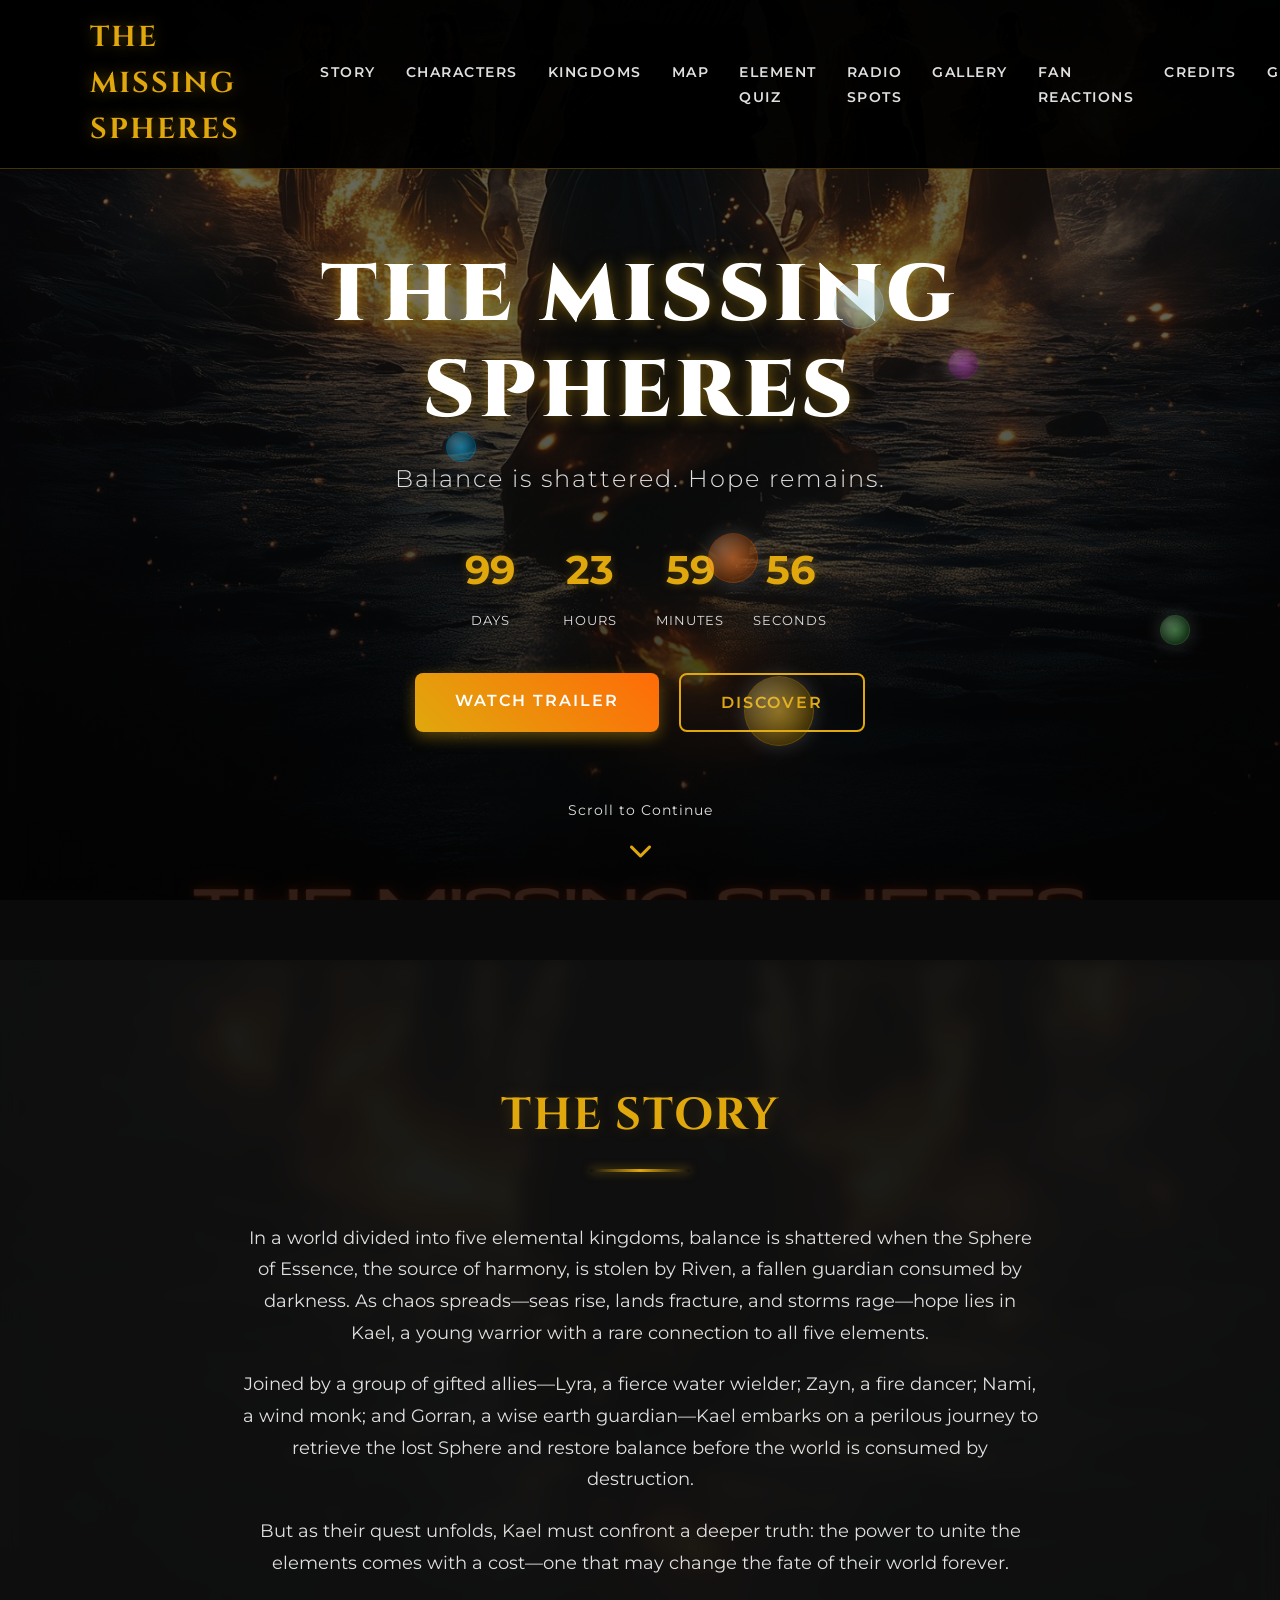
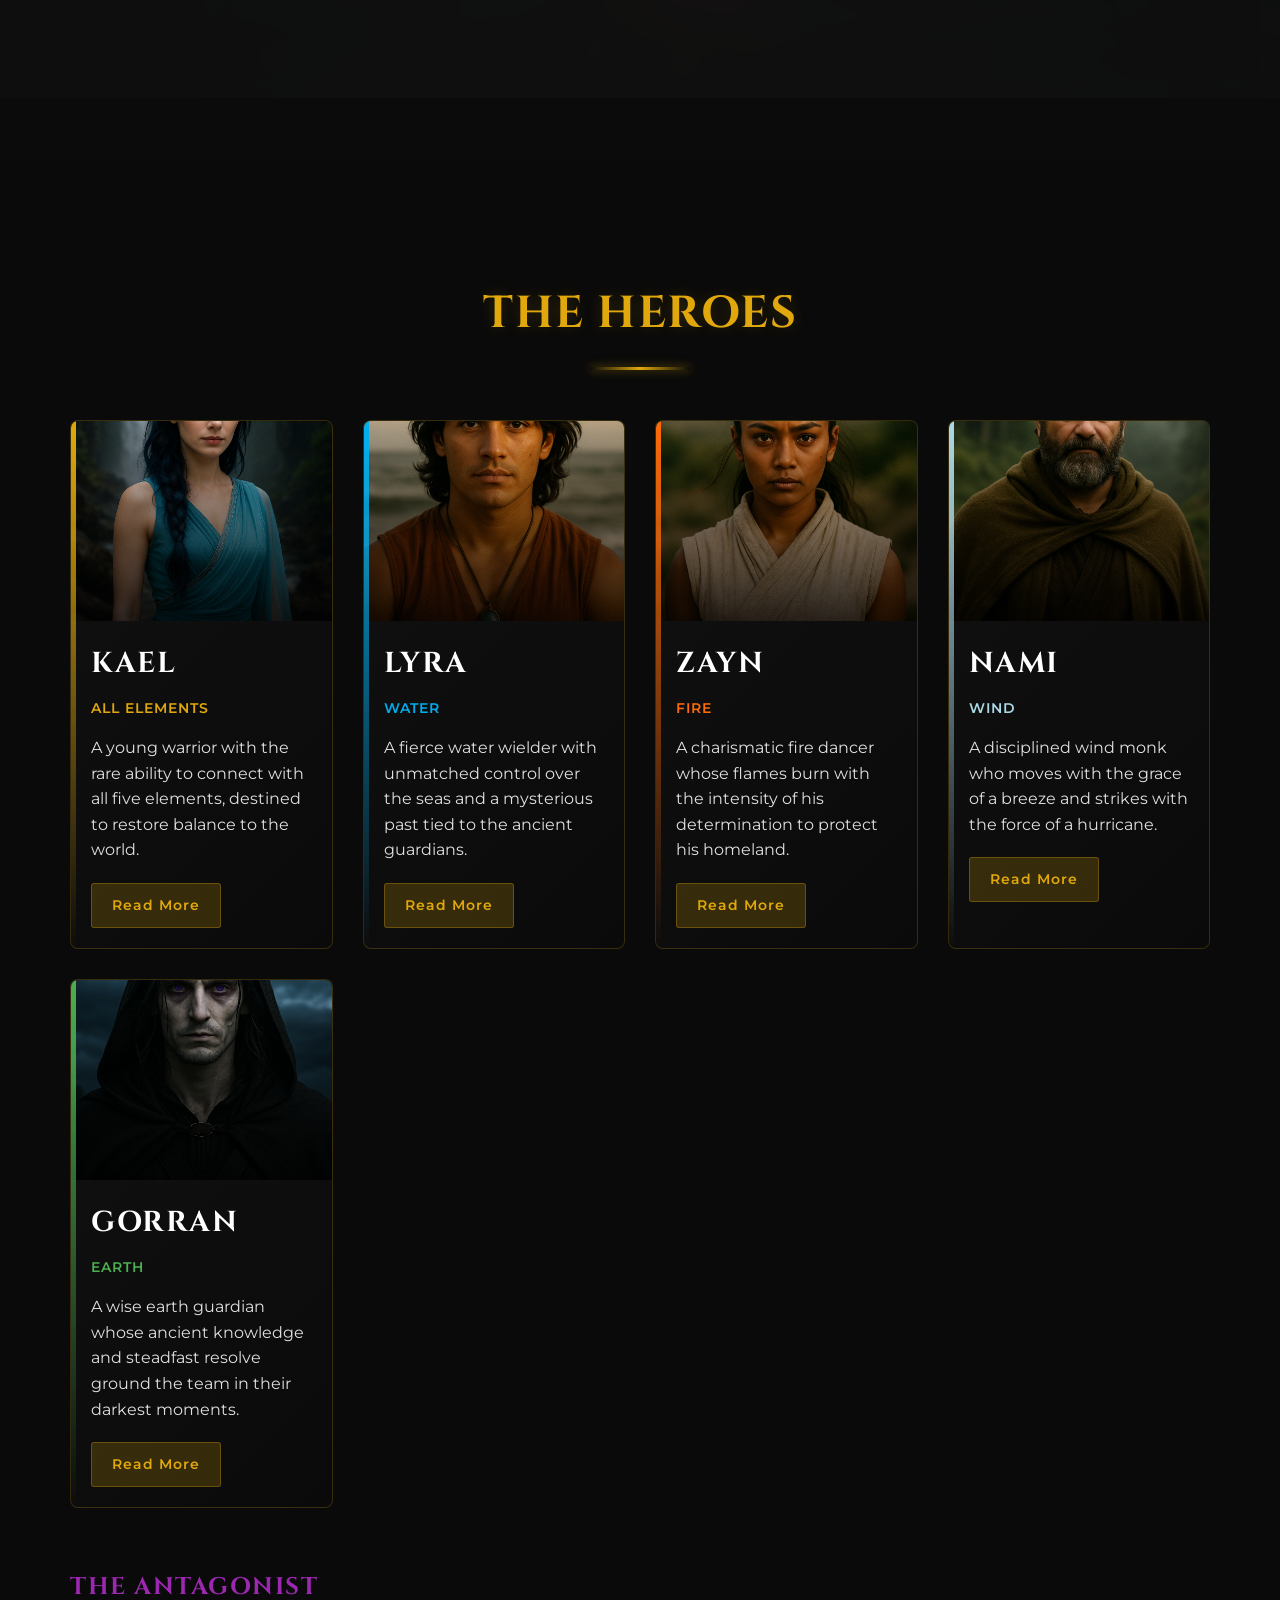
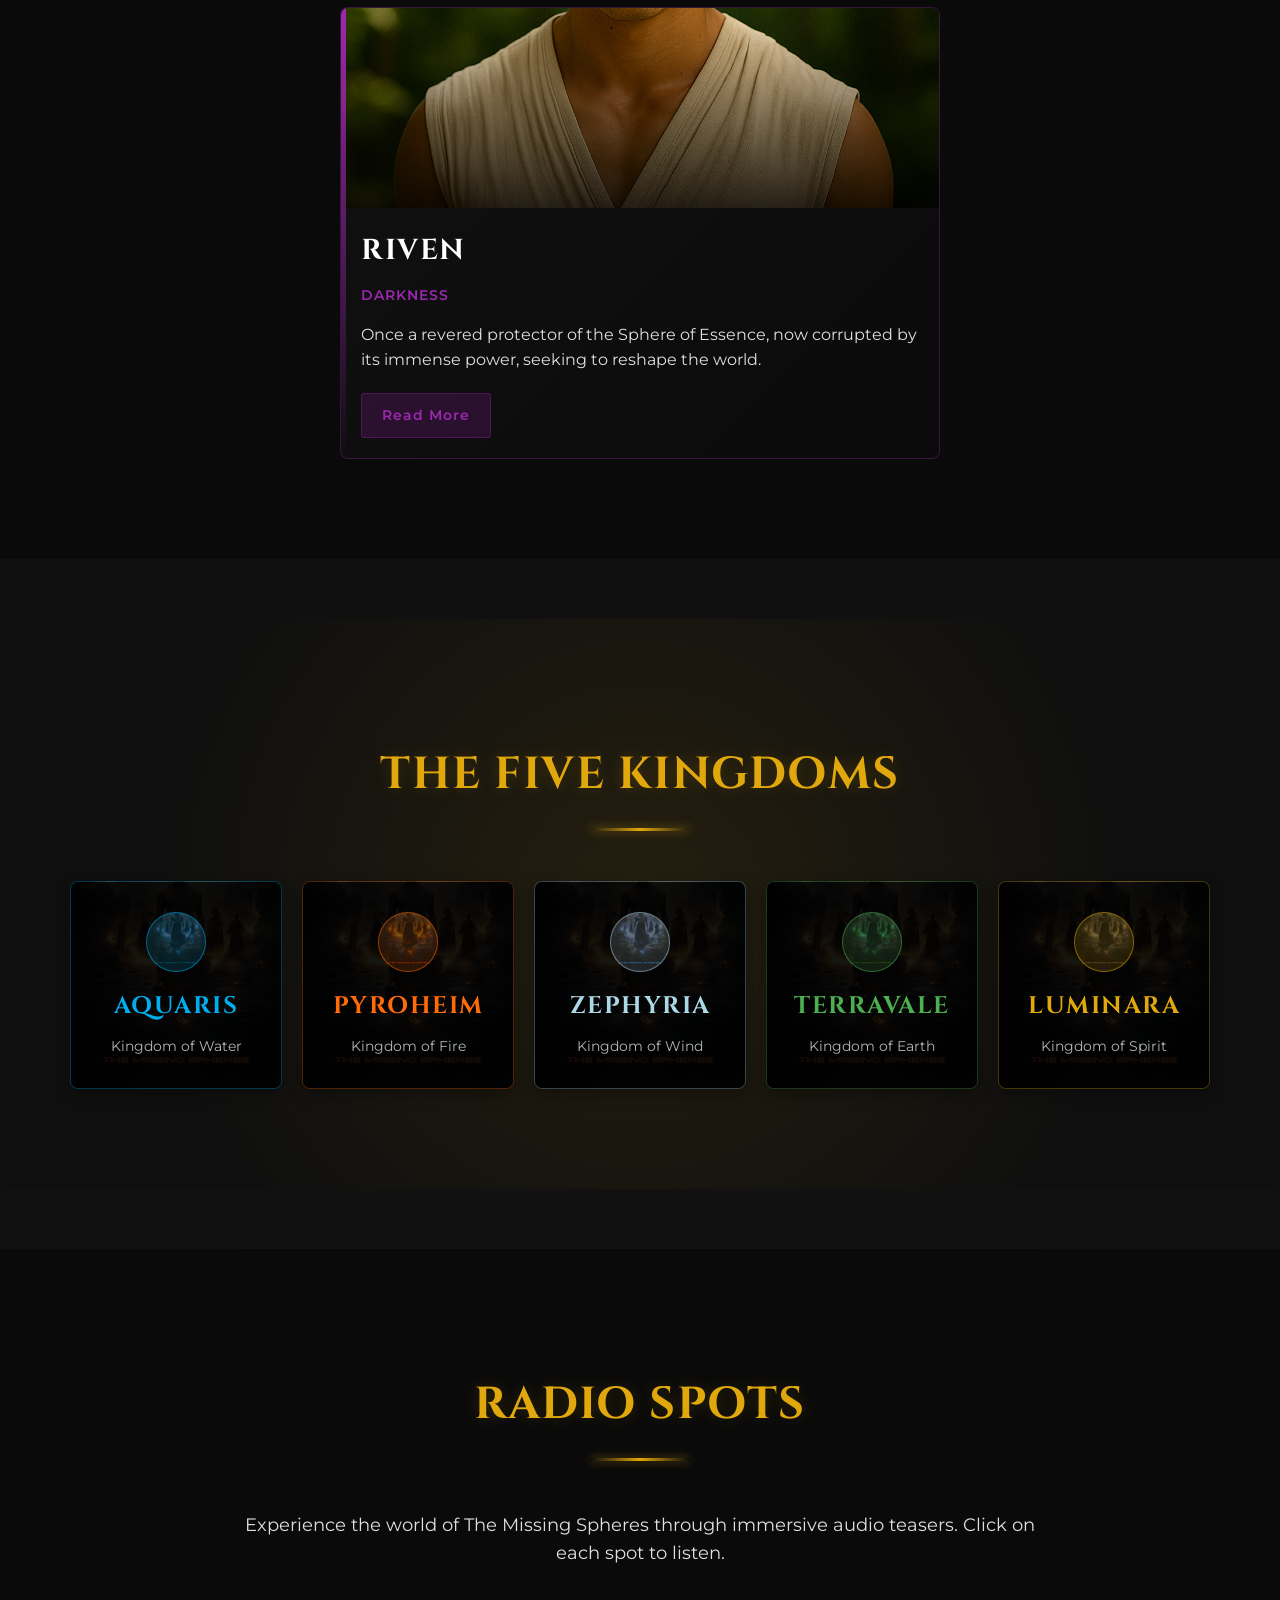
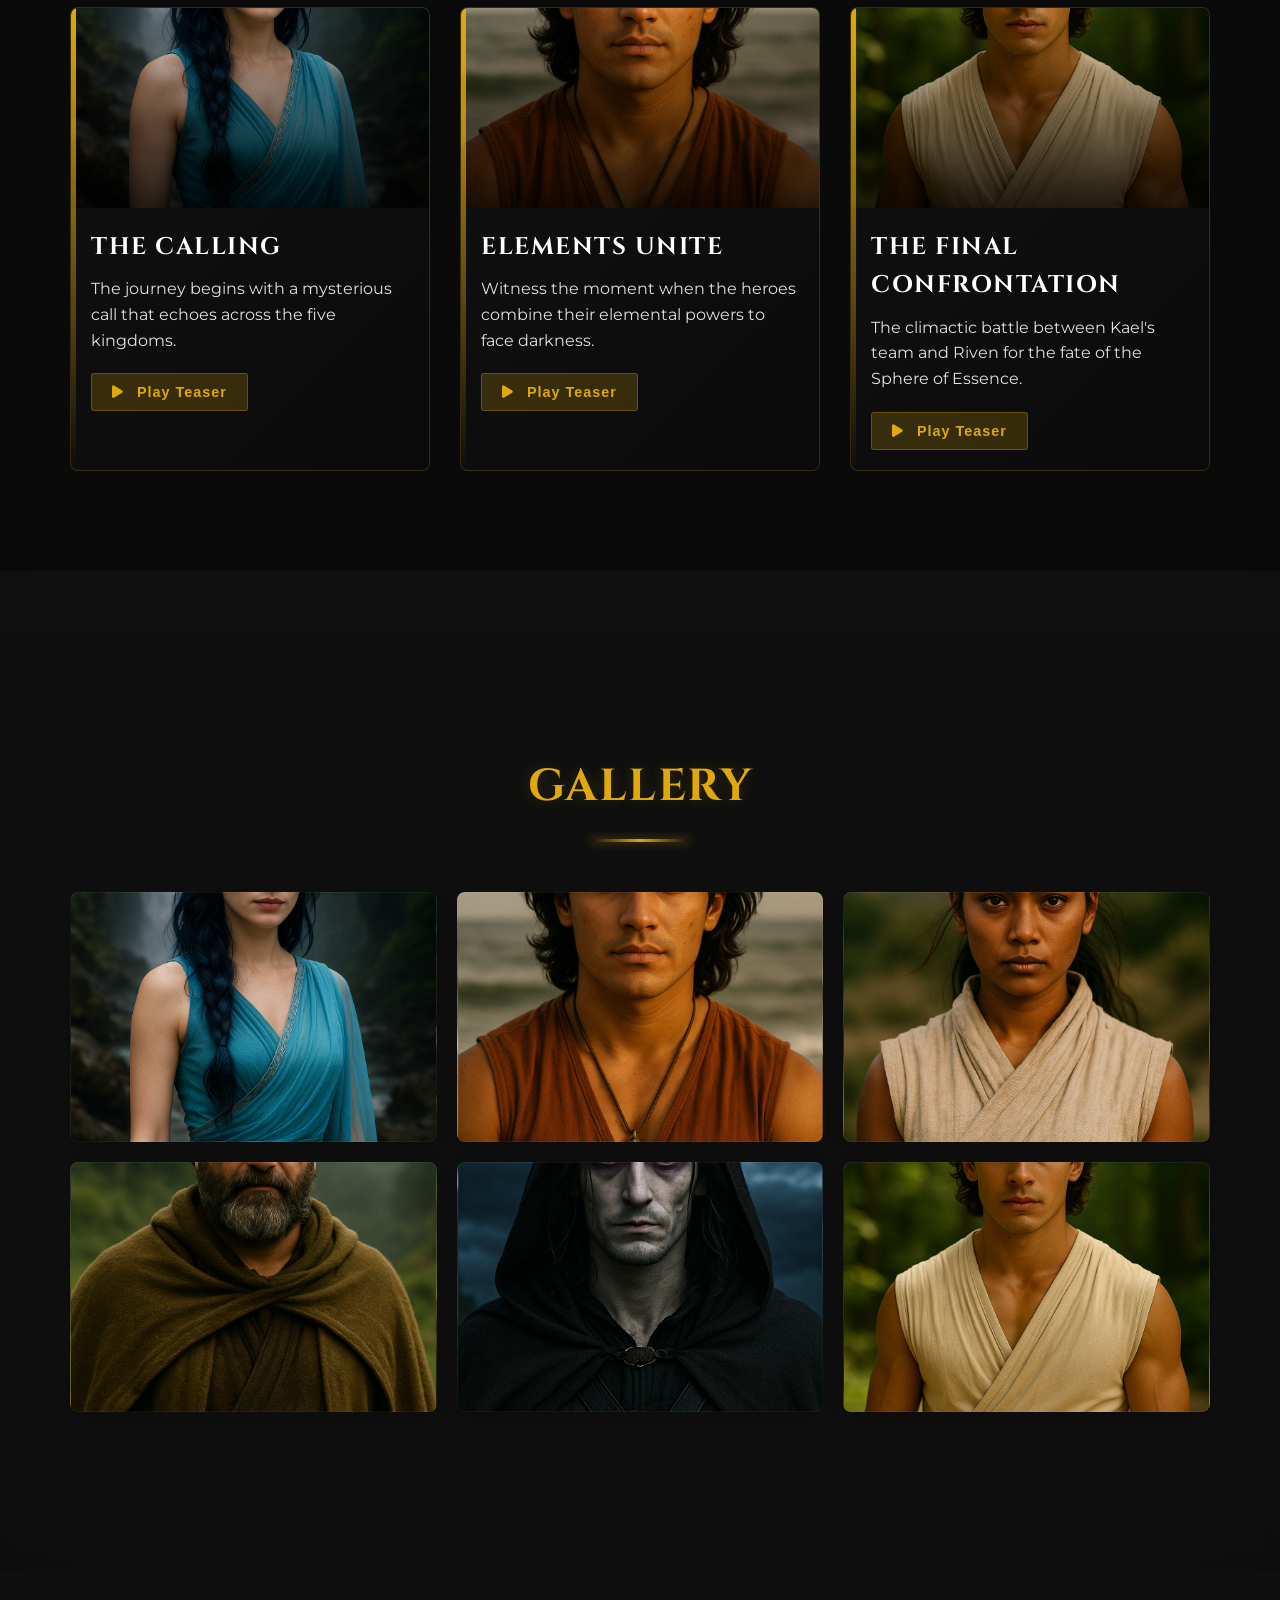
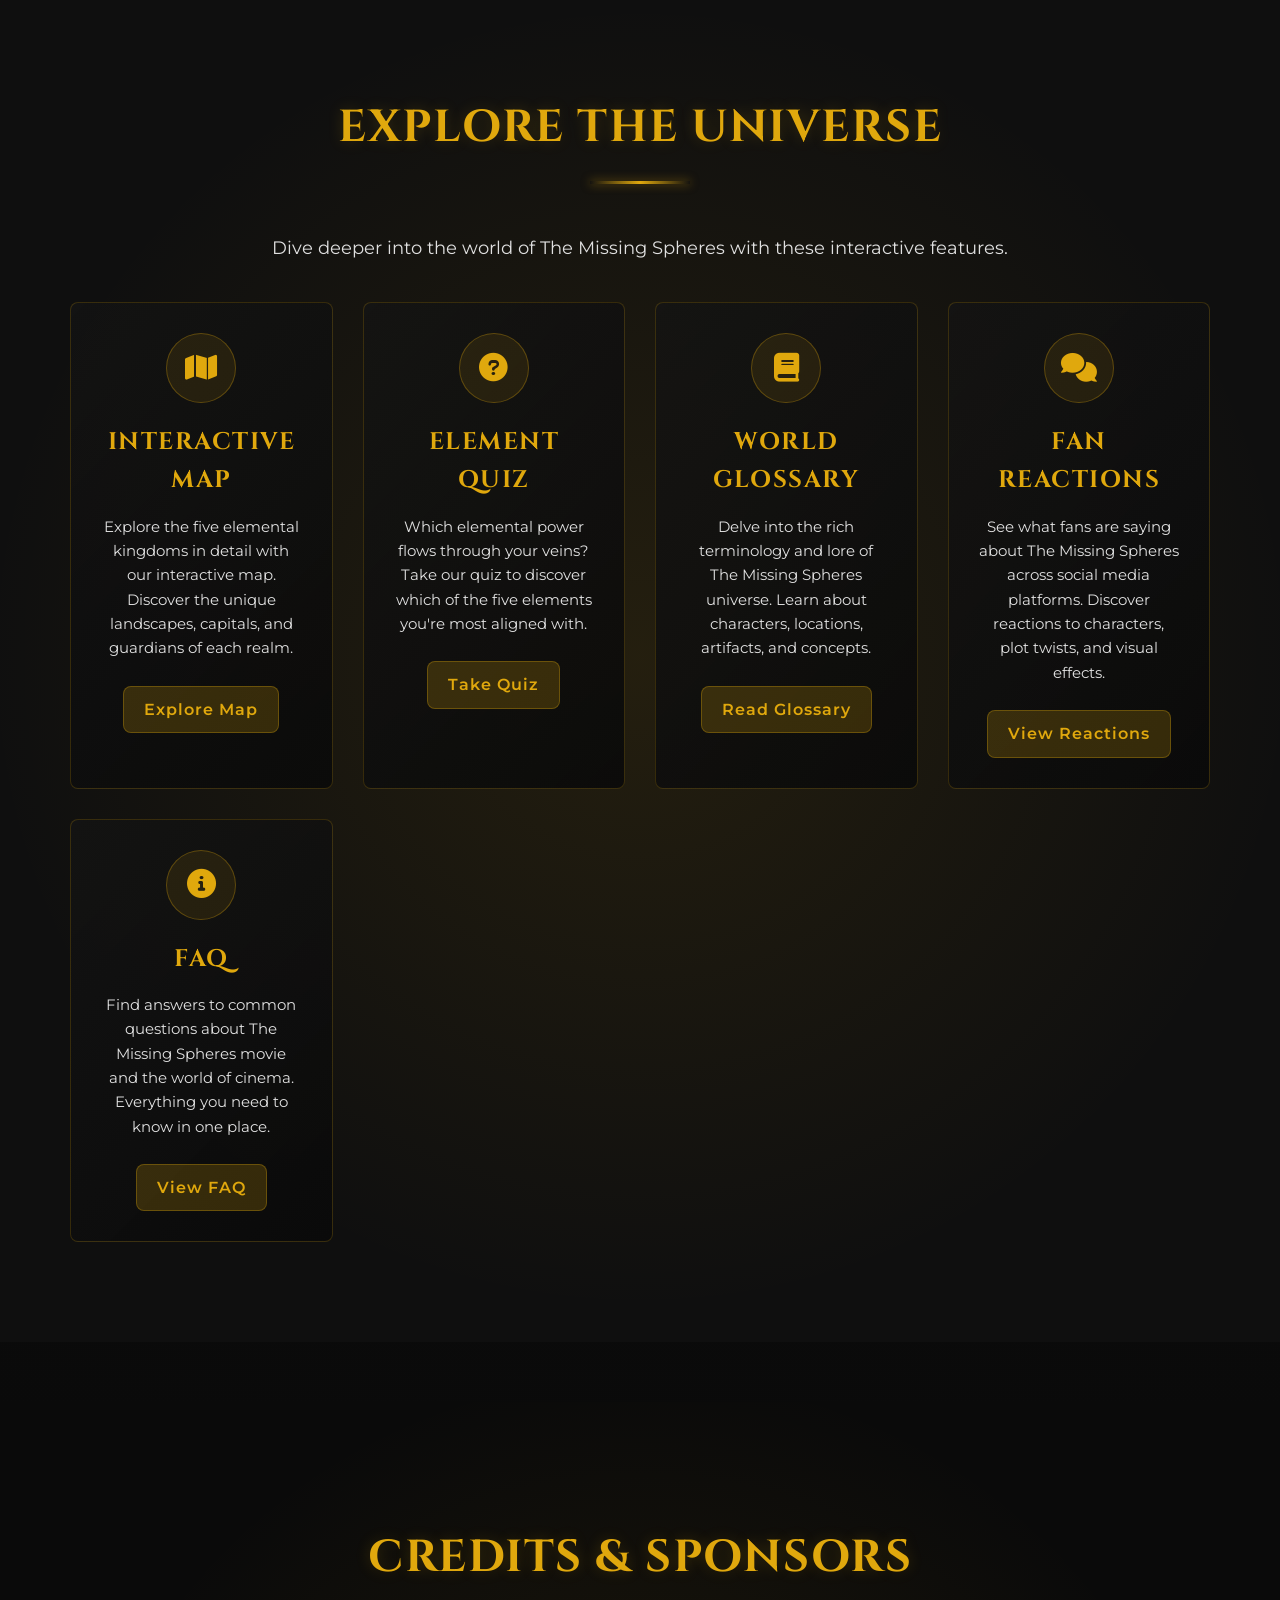
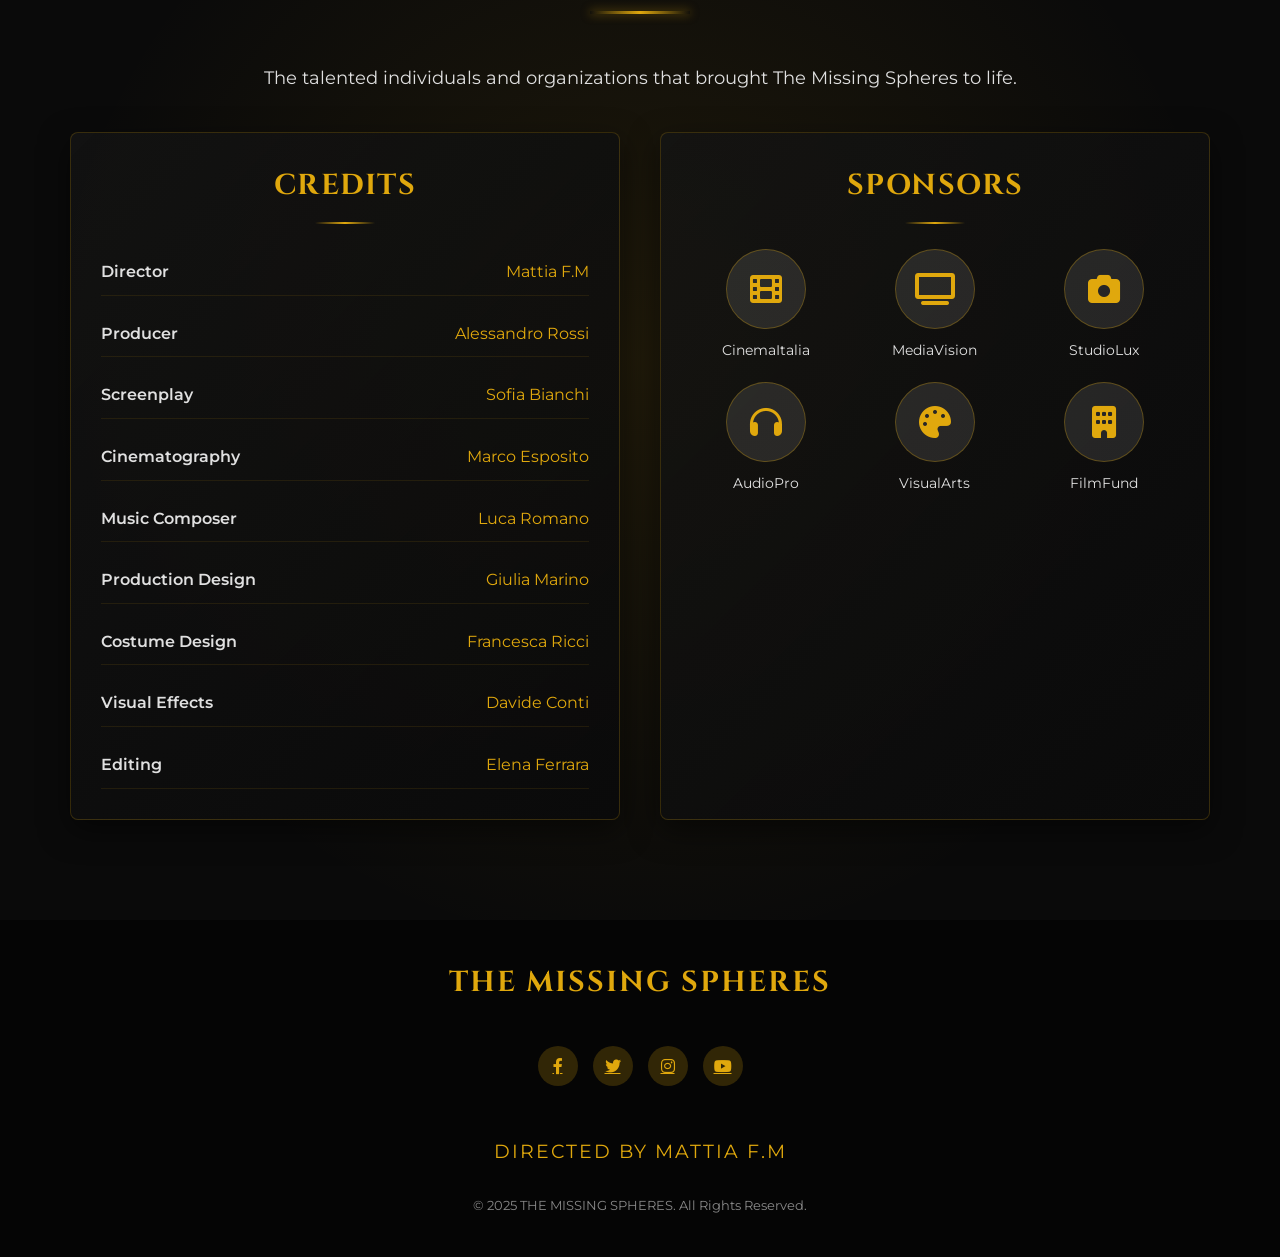
==== index.html @ 244528e7 "Initial commit" ====
<!DOCTYPE html>
<html lang="en">
<head>
    <meta charset="UTF-8">
    <meta name="viewport" content="width=device-width, initial-scale=1.0">
    <title>THE MISSING SPHERES | Official Movie Site</title>
    <link rel="preconnect" href="https://fonts.googleapis.com">
    <link rel="preconnect" href="https://fonts.gstatic.com" crossorigin>
    <link href="https://fonts.googleapis.com/css2?family=Cinzel:wght@400;700;900&family=Montserrat:wght@300;400;600&display=swap" rel="stylesheet">
    <link rel="stylesheet" href="https://cdnjs.cloudflare.com/ajax/libs/font-awesome/6.0.0/css/all.min.css">
    <link rel="stylesheet" href="styles.css">
</head>
<body>
    <!-- Floating Spheres -->
    <div class="floating-spheres-container">
        <div class="floating-sphere" data-size="small" data-color="water"></div>
        <div class="floating-sphere" data-size="medium" data-color="fire"></div>
        <div class="floating-sphere" data-size="large" data-color="spirit"></div>
        <div class="floating-sphere" data-size="small" data-color="earth"></div>
        <div class="floating-sphere" data-size="medium" data-color="air"></div>
        <div class="floating-sphere" data-size="small" data-color="darkness"></div>
    </div>
    
    <!-- Preloader -->
    <div class="preloader" id="preloader">
        <div class="loader">
            <div class="sphere-loader"></div>
            <p>Loading Experience</p>
        </div>
    </div>

    <!-- Navigation -->
    <nav class="main-nav">
        <div class="container">
            <div class="nav-content">
                <div class="logo">THE MISSING SPHERES</div>
                <ul class="nav-links">
                    <li><a href="#story" class="nav-link">Story</a></li>
                    <li><a href="#characters" class="nav-link">Characters</a></li>
                    <li><a href="#kingdoms" class="nav-link">Kingdoms</a></li>
                    <li><a href="features/map.html" class="nav-link">Map</a></li>
                    <li><a href="features/quiz.html" class="nav-link">Element Quiz</a></li>
                    <li><a href="#radio-spots" class="nav-link">Radio Spots</a></li>
                    <li><a href="#gallery" class="nav-link">Gallery</a></li>
                    <li><a href="social-reactions.html" class="nav-link">Fan Reactions</a></li>
                    <li><a href="#credits-sponsors" class="nav-link">Credits</a></li>
                    <li><a href="features/glossary.html" class="nav-link">Glossary</a></li>
                    <li><a href="features/faq.html" class="nav-link">FAQ</a></li>
                </ul>
                <div class="nav-toggle">
                    <span></span>
                    <span></span>
                    <span></span>
                </div>
            </div>
        </div>
    </nav>
    
    <!-- Hero Section -->
    <header class="hero" id="home">
        <div class="hero-bg" style="background-image: url('3.png')"></div>
        <div class="hero-content">
            <h1 class="main-title">THE MISSING SPHERES</h1>
            <p class="tagline">Balance is shattered. Hope remains.</p>
            
            <!-- Countdown Timer -->
            <div class="countdown-timer">
                <div class="countdown-item">
                    <span class="countdown-number" id="countdown-days">00</span>
                    <span class="countdown-label">Days</span>
                </div>
                <div class="countdown-item">
                    <span class="countdown-number" id="countdown-hours">00</span>
                    <span class="countdown-label">Hours</span>
                </div>
                <div class="countdown-item">
                    <span class="countdown-number" id="countdown-minutes">00</span>
                    <span class="countdown-label">Minutes</span>
                </div>
                <div class="countdown-item">
                    <span class="countdown-number" id="countdown-seconds">00</span>
                    <span class="countdown-label">Seconds</span>
                </div>
            </div>
            
            <div class="cta-buttons">
                <a href="#" class="btn pulse" id="trailer-btn">WATCH TRAILER</a>
                <a href="#story" class="btn btn-secondary">DISCOVER</a>
            </div>
        </div>
        
        <!-- Scroll Indicator -->
        <div class="scroll-indicator">
            <p>Scroll to Continue</p>
            <div class="scroll-arrow">
                <i class="fas fa-chevron-down"></i>
            </div>
        </div>
    </header>

    <!-- Story Section -->
    <section class="synopsis" id="story">
        <div class="container">
            <h2 class="section-title reveal">THE STORY</h2>
            <div class="synopsis-content">
                <p class="reveal">In a world divided into five elemental kingdoms, balance is shattered when the Sphere of Essence, the source of harmony, is stolen by Riven, a fallen guardian consumed by darkness. As chaos spreads—seas rise, lands fracture, and storms rage—hope lies in Kael, a young warrior with a rare connection to all five elements.</p>
                <p class="reveal">Joined by a group of gifted allies—Lyra, a fierce water wielder; Zayn, a fire dancer; Nami, a wind monk; and Gorran, a wise earth guardian—Kael embarks on a perilous journey to retrieve the lost Sphere and restore balance before the world is consumed by destruction.</p>
                <p class="reveal">But as their quest unfolds, Kael must confront a deeper truth: the power to unite the elements comes with a cost—one that may change the fate of their world forever.</p>
            </div>
        </div>
    </section>

    <!-- Characters Section -->
    <section class="characters" id="characters">
        <div class="container">
            <h2 class="section-title reveal">THE HEROES</h2>
            <div class="character-grid">
                <div class="character reveal" data-element="all">
                    <div class="character-image" style="background-image: url('FOTO PERSONAGGI/ChatGPT Image Apr 15, 2025, 11_27_57 PM.png')"></div>
                    <div class="character-info">
                        <h3>KAEL</h3>
                        <p class="character-element">All Elements</p>
                        <p>A young warrior with the rare ability to connect with all five elements, destined to restore balance to the world.</p>
                        <a href="characters/kael.html" class="character-btn">Read More</a>
                    </div>
                </div>
                <div class="character reveal" data-element="water">
                    <div class="character-image" style="background-image: url('FOTO PERSONAGGI/ChatGPT Image Apr 15, 2025, 11_27_59 PM.png')"></div>
                    <div class="character-info">
                        <h3>LYRA</h3>
                        <p class="character-element">Water</p>
                        <p>A fierce water wielder with unmatched control over the seas and a mysterious past tied to the ancient guardians.</p>
                        <a href="characters/lyra.html" class="character-btn">Read More</a>
                    </div>
                </div>
                <div class="character reveal" data-element="fire">
                    <div class="character-image" style="background-image: url('FOTO PERSONAGGI/ChatGPT Image Apr 15, 2025, 11_29_14 PM.png')"></div>
                    <div class="character-info">
                        <h3>ZAYN</h3>
                        <p class="character-element">Fire</p>
                        <p>A charismatic fire dancer whose flames burn with the intensity of his determination to protect his homeland.</p>
                        <a href="characters/zayn.html" class="character-btn">Read More</a>
                    </div>
                </div>
                <div class="character reveal" data-element="air">
                    <div class="character-image" style="background-image: url('FOTO PERSONAGGI/ChatGPT Image Apr 15, 2025, 11_29_18 PM.png')"></div>
                    <div class="character-info">
                        <h3>NAMI</h3>
                        <p class="character-element">Wind</p>
                        <p>A disciplined wind monk who moves with the grace of a breeze and strikes with the force of a hurricane.</p>
                        <a href="characters/nami.html" class="character-btn">Read More</a>
                    </div>
                </div>
                <div class="character reveal" data-element="earth">
                    <div class="character-image" style="background-image: url('FOTO PERSONAGGI/ChatGPT Image Apr 15, 2025, 11_29_20 PM.png')"></div>
                    <div class="character-info">
                        <h3>GORRAN</h3>
                        <p class="character-element">Earth</p>
                        <p>A wise earth guardian whose ancient knowledge and steadfast resolve ground the team in their darkest moments.</p>
                        <a href="characters/gorran.html" class="character-btn">Read More</a>
                    </div>
                </div>
            </div>
            
            <h2 class="villain-title reveal">THE ANTAGONIST</h2>
            <div class="villain-container">
                <div class="character villain reveal" data-element="darkness">
                    <div class="character-image" style="background-image: url('FOTO PERSONAGGI/ChatGPT Image Apr 15, 2025, 11_29_25 PM.png')"></div>
                    <div class="character-info">
                        <h3>RIVEN</h3>
                        <p class="character-element">Darkness</p>
                        <p>Once a revered protector of the Sphere of Essence, now corrupted by its immense power, seeking to reshape the world.</p>
                        <a href="characters/riven.html" class="character-btn villain-btn">Read More</a>
                    </div>
                </div>
            </div>
        </div>
    </section>

    <!-- Kingdoms Section -->
    <section class="elements" id="kingdoms">
        <div class="container">
            <h2 class="section-title reveal">THE FIVE KINGDOMS</h2>
            <div class="elements-grid">
                <div class="element-card water reveal">
                    <div class="element-icon"></div>
                    <h3>AQUARIS</h3>
                    <p>Kingdom of Water</p>
                    <div class="element-overlay">
                        <p>A realm of vast oceans and floating cities, where the people have adapted to life both above and below the waves.</p>
                    </div>
                </div>
                <div class="element-card fire reveal">
                    <div class="element-icon"></div>
                    <h3>PYROHEIM</h3>
                    <p>Kingdom of Fire</p>
                    <div class="element-overlay">
                        <p>A land of volcanic mountains and eternal flames, where the inhabitants harness heat for creation and power.</p>
                    </div>
                </div>
                <div class="element-card air reveal">
                    <div class="element-icon"></div>
                    <h3>ZEPHYRIA</h3>
                    <p>Kingdom of Wind</p>
                    <div class="element-overlay">
                        <p>A domain of floating islands and cloud cities, where the people have mastered the art of flight and weather manipulation.</p>
                    </div>
                </div>
                <div class="element-card earth reveal">
                    <div class="element-icon"></div>
                    <h3>TERRAVALE</h3>
                    <p>Kingdom of Earth</p>
                    <div class="element-overlay">
                        <p>A territory of lush forests and crystal caves, where the inhabitants live in harmony with the land and its creatures.</p>
                    </div>
                </div>
                <div class="element-card spirit reveal">
                    <div class="element-icon"></div>
                    <h3>LUMINARA</h3>
                    <p>Kingdom of Spirit</p>
                    <div class="element-overlay">
                        <p>A mystical realm where the physical and spiritual worlds intersect, home to the keepers of ancient wisdom and cosmic energy.</p>
                    </div>
                </div>
            </div>
        </div>
    </section>

    <!-- Radio Spots Section -->
    <section class="radio-spots" id="radio-spots">
        <div class="container">
            <h2 class="section-title reveal">RADIO SPOTS</h2>
            <p class="section-intro reveal">Experience the world of The Missing Spheres through immersive audio teasers. Click on each spot to listen.</p>
            
            <div class="radio-spots-grid">
                <!-- Radio Spot 1 -->
                <div class="radio-spot reveal" data-spot="spot1">
                    <div class="radio-spot-image" style="background-image: url('FOTO PERSONAGGI/ChatGPT Image Apr 15, 2025, 11_27_57 PM.png')"></div>
                    <div class="radio-spot-info">
                        <h3>THE CALLING</h3>
                        <p>The journey begins with a mysterious call that echoes across the five kingdoms.</p>
                        <button class="radio-spot-btn">
                            <i class="fas fa-play"></i> Play Teaser
                        </button>
                    </div>
                </div>
                
                <!-- Radio Spot 2 -->
                <div class="radio-spot reveal" data-spot="spot2">
                    <div class="radio-spot-image" style="background-image: url('FOTO PERSONAGGI/ChatGPT Image Apr 15, 2025, 11_27_59 PM.png')"></div>
                    <div class="radio-spot-info">
                        <h3>ELEMENTS UNITE</h3>
                        <p>Witness the moment when the heroes combine their elemental powers to face darkness.</p>
                        <button class="radio-spot-btn">
                            <i class="fas fa-play"></i> Play Teaser
                        </button>
                    </div>
                </div>
                
                <!-- Radio Spot 3 -->
                <div class="radio-spot reveal" data-spot="spot3">
                    <div class="radio-spot-image" style="background-image: url('FOTO PERSONAGGI/ChatGPT Image Apr 15, 2025, 11_29_25 PM.png')"></div>
                    <div class="radio-spot-info">
                        <h3>THE FINAL CONFRONTATION</h3>
                        <p>The climactic battle between Kael's team and Riven for the fate of the Sphere of Essence.</p>
                        <button class="radio-spot-btn">
                            <i class="fas fa-play"></i> Play Teaser
                        </button>
                    </div>
                </div>
            </div>
        </div>
    </section>

    <!-- Gallery Section -->
    <section class="gallery" id="gallery">
        <div class="container">
            <h2 class="section-title reveal">GALLERY</h2>
            <div class="gallery-grid">
                <div class="gallery-item reveal" style="background-image: url('FOTO PERSONAGGI/ChatGPT Image Apr 15, 2025, 11_27_57 PM.png')"></div>
                <div class="gallery-item reveal" style="background-image: url('FOTO PERSONAGGI/ChatGPT Image Apr 15, 2025, 11_27_59 PM.png')"></div>
                <div class="gallery-item reveal" style="background-image: url('FOTO PERSONAGGI/ChatGPT Image Apr 15, 2025, 11_29_14 PM.png')"></div>
                <div class="gallery-item reveal" style="background-image: url('FOTO PERSONAGGI/ChatGPT Image Apr 15, 2025, 11_29_18 PM.png')"></div>
                <div class="gallery-item reveal" style="background-image: url('FOTO PERSONAGGI/ChatGPT Image Apr 15, 2025, 11_29_20 PM.png')"></div>
                <div class="gallery-item reveal" style="background-image: url('FOTO PERSONAGGI/ChatGPT Image Apr 15, 2025, 11_29_25 PM.png')"></div>
            </div>
        </div>
    </section>
    
    <!-- Features Highlight Section -->
    <section class="features-highlight" id="features">
        <div class="container">
            <h2 class="section-title reveal">EXPLORE THE UNIVERSE</h2>
            <p class="section-intro reveal">Dive deeper into the world of The Missing Spheres with these interactive features.</p>
            
            <div class="features-grid">
                <div class="feature-card reveal">
                    <div class="feature-icon"><i class="fas fa-map"></i></div>
                    <h3>INTERACTIVE MAP</h3>
                    <p>Explore the five elemental kingdoms in detail with our interactive map. Discover the unique landscapes, capitals, and guardians of each realm.</p>
                    <a href="features/map.html" class="feature-btn">Explore Map</a>
                </div>
                
                <div class="feature-card reveal">
                    <div class="feature-icon"><i class="fas fa-question-circle"></i></div>
                    <h3>ELEMENT QUIZ</h3>
                    <p>Which elemental power flows through your veins? Take our quiz to discover which of the five elements you're most aligned with.</p>
                    <a href="features/quiz.html" class="feature-btn">Take Quiz</a>
                </div>
                
                <div class="feature-card reveal">
                    <div class="feature-icon"><i class="fas fa-book"></i></div>
                    <h3>WORLD GLOSSARY</h3>
                    <p>Delve into the rich terminology and lore of The Missing Spheres universe. Learn about characters, locations, artifacts, and concepts.</p>
                    <a href="features/glossary.html" class="feature-btn">Read Glossary</a>
                </div>
                
                <div class="feature-card reveal">
                    <div class="feature-icon"><i class="fas fa-comments"></i></div>
                    <h3>FAN REACTIONS</h3>
                    <p>See what fans are saying about The Missing Spheres across social media platforms. Discover reactions to characters, plot twists, and visual effects.</p>
                    <a href="social-reactions.html" class="feature-btn">View Reactions</a>
                </div>
                
                <div class="feature-card reveal">
                    <div class="feature-icon"><i class="fas fa-info-circle"></i></div>
                    <h3>FAQ</h3>
                    <p>Find answers to common questions about The Missing Spheres movie and the world of cinema. Everything you need to know in one place.</p>
                    <a href="features/faq.html" class="feature-btn">View FAQ</a>
                </div>
            </div>
        </div>
    </section>
    
    <!-- Credits & Sponsors Section -->
    <section class="credits-sponsors" id="credits-sponsors">
        <div class="container">
            <h2 class="section-title reveal">CREDITS & SPONSORS</h2>
            <p class="section-intro reveal">The talented individuals and organizations that brought The Missing Spheres to life.</p>
            
            <div class="credits-sponsors-grid">
                <!-- Credits Column -->
                <div class="credits-column reveal">
                    <h3>CREDITS</h3>
                    <div class="credits-list">
                        <div class="credit-item">
                            <span class="credit-role">Director</span>
                            <span class="credit-name">Mattia F.M</span>
                        </div>
                        <div class="credit-item">
                            <span class="credit-role">Producer</span>
                            <span class="credit-name">Alessandro Rossi</span>
                        </div>
                        <div class="credit-item">
                            <span class="credit-role">Screenplay</span>
                            <span class="credit-name">Sofia Bianchi</span>
                        </div>
                        <div class="credit-item">
                            <span class="credit-role">Cinematography</span>
                            <span class="credit-name">Marco Esposito</span>
                        </div>
                        <div class="credit-item">
                            <span class="credit-role">Music Composer</span>
                            <span class="credit-name">Luca Romano</span>
                        </div>
                        <div class="credit-item">
                            <span class="credit-role">Production Design</span>
                            <span class="credit-name">Giulia Marino</span>
                        </div>
                        <div class="credit-item">
                            <span class="credit-role">Costume Design</span>
                            <span class="credit-name">Francesca Ricci</span>
                        </div>
                        <div class="credit-item">
                            <span class="credit-role">Visual Effects</span>
                            <span class="credit-name">Davide Conti</span>
                        </div>
                        <div class="credit-item">
                            <span class="credit-role">Editing</span>
                            <span class="credit-name">Elena Ferrara</span>
                        </div>
                    </div>
                </div>
                
                <!-- Sponsors Column -->
                <div class="sponsors-column reveal">
                    <h3>SPONSORS</h3>
                    <div class="sponsors-grid">
                        <div class="sponsor-item">
                            <div class="sponsor-logo">
                                <i class="fas fa-film"></i>
                            </div>
                            <p class="sponsor-name">CinemaItalia</p>
                        </div>
                        <div class="sponsor-item">
                            <div class="sponsor-logo">
                                <i class="fas fa-tv"></i>
                            </div>
                            <p class="sponsor-name">MediaVision</p>
                        </div>
                        <div class="sponsor-item">
                            <div class="sponsor-logo">
                                <i class="fas fa-camera"></i>
                            </div>
                            <p class="sponsor-name">StudioLux</p>
                        </div>
                        <div class="sponsor-item">
                            <div class="sponsor-logo">
                                <i class="fas fa-headphones"></i>
                            </div>
                            <p class="sponsor-name">AudioPro</p>
                        </div>
                        <div class="sponsor-item">
                            <div class="sponsor-logo">
                                <i class="fas fa-palette"></i>
                            </div>
                            <p class="sponsor-name">VisualArts</p>
                        </div>
                        <div class="sponsor-item">
                            <div class="sponsor-logo">
                                <i class="fas fa-building"></i>
                            </div>
                            <p class="sponsor-name">FilmFund</p>
                        </div>
                    </div>
                </div>
            </div>
        </div>
    </section>

    <!-- Footer -->
    <footer>
        <div class="container">
            <div class="footer-content">
                <div class="footer-logo">THE MISSING SPHERES</div>
                <div class="social-links">
                    <a href="#" class="social-link"><i class="fab fa-facebook-f"></i></a>
                    <a href="#" class="social-link"><i class="fab fa-twitter"></i></a>
                    <a href="#" class="social-link"><i class="fab fa-instagram"></i></a>
                    <a href="#" class="social-link"><i class="fab fa-youtube"></i></a>
                </div>
                <p class="directed-by">DIRECTED BY MATTIA F.M</p>
                <p class="copyright">&copy; 2025 THE MISSING SPHERES. All Rights Reserved.</p>
            </div>
        </div>
    </footer>

    <!-- Back to Top Button -->
    <a href="#home" class="back-to-top">
        <i class="fas fa-arrow-up"></i>
    </a>

    <!-- Trailer Modal -->
    <div class="modal" id="trailer-modal">
        <div class="modal-content">
            <span class="close-modal">&times;</span>
            <h2>Official Trailer</h2>
            <div class="video-container">
                <video id="trailer-video" controls poster="3.png">
                    <source src="Video/Mattia Fiacco Mazzini.mp4" type="video/mp4">
                    Your browser does not support the video tag.
                </video>
            </div>
        </div>
    </div>


    <!-- Radio Spot Modal -->
    <div class="modal" id="radio-spot-modal">
        <div class="modal-content">
            <span class="close-modal">&times;</span>
            <h2 id="radio-spot-title">Radio Spot Title</h2>
            <div class="audio-container">
                <div class="audio-player">
                    <div class="player-controls">
                        <button id="play-pause-btn" class="play-pause-btn">
                            <i class="fas fa-play"></i>
                        </button>
                        <div class="progress-container">
                            <div class="progress-bar">
                                <div class="progress" id="progress"></div>
                            </div>
                            <div class="time-display">
                                <span id="current-time">0:00</span> / <span id="duration">0:00</span>
                            </div>
                        </div>
                        <div class="volume-container">
                            <button id="mute-btn" class="mute-btn">
                                <i class="fas fa-volume-up"></i>
                            </button>
                            <div class="volume-slider">
                                <input type="range" id="volume" min="0" max="1" step="0.1" value="1">
                            </div>
                        </div>
                    </div>
                    <audio id="audio-player" preload="metadata"></audio>
                </div>
                <div class="audio-info">
                    <p id="audio-description"></p>
                </div>
            </div>
        </div>
    </div>

    <script>
        // Immediately hide preloader when page is loaded
        window.addEventListener('load', function() {
            document.getElementById('preloader').style.display = 'none';
        });

        // Backup timeout to hide preloader after 1.5 seconds if load event doesn't fire
        setTimeout(function() {
            document.getElementById('preloader').style.display = 'none';
        }, 1500);

        document.addEventListener('DOMContentLoaded', function() {
            // Floating Spheres
            const spheres = document.querySelectorAll('.floating-sphere');
            const spheresContainer = document.querySelector('.floating-spheres-container');
            
            // Initialize sphere positions randomly
            spheres.forEach(sphere => {
                // Random position within the viewport
                const randomX = Math.random() * (window.innerWidth - 100);
                const randomY = Math.random() * (window.innerHeight - 100);
                
                // Set initial position
                sphere.style.left = `${randomX}px`;
                sphere.style.top = `${randomY}px`;
                
                // Add subtle floating animation with random duration
                const duration = 5 + Math.random() * 10; // Between 5-15s
                sphere.style.animation = `float ${duration}s ease-in-out infinite alternate`;
                
                // Add random delay to make movement more natural
                sphere.style.animationDelay = `${Math.random() * 5}s`;
            });
            
            // Create keyframes for floating animation
            const floatKeyframes = `
                @keyframes float {
                    0% { transform: translate(0, 0) rotate(0deg); }
                    25% { transform: translate(10px, 15px) rotate(5deg); }
                    50% { transform: translate(-5px, 10px) rotate(-5deg); }
                    75% { transform: translate(-15px, -10px) rotate(3deg); }
                    100% { transform: translate(10px, -15px) rotate(-3deg); }
                }
            `;
            
            // Add keyframes to document
            const styleSheet = document.createElement('style');
            styleSheet.textContent = floatKeyframes;
            document.head.appendChild(styleSheet);
            
            // Mouse move event to make spheres avoid cursor
            document.addEventListener('mousemove', function(e) {
                const mouseX = e.clientX;
                const mouseY = e.clientY;
                
                spheres.forEach(sphere => {
                    const sphereRect = sphere.getBoundingClientRect();
                    const sphereX = sphereRect.left + sphereRect.width / 2;
                    const sphereY = sphereRect.top + sphereRect.height / 2;
                    
                    // Calculate distance between cursor and sphere
                    const dx = mouseX - sphereX;
                    const dy = mouseY - sphereY;
                    const distance = Math.sqrt(dx * dx + dy * dy);
                    
                    // Only react if cursor is close enough (within 150px)
                    if (distance < 150) {
                        // Calculate repulsion force (stronger when closer)
                        const force = 1 - distance / 150;
                        
                        // Calculate repulsion direction (away from cursor)
                        const angle = Math.atan2(dy, dx);
                        const repulsionX = -Math.cos(angle) * force * 50;
                        const repulsionY = -Math.sin(angle) * force * 50;
                        
                        // Apply repulsion
                        sphere.style.transform = `translate(${repulsionX}px, ${repulsionY}px)`;
                    } else {
                        // Reset transform when cursor is far away
                        sphere.style.transform = '';
                    }
                });
            });
            
            // Mobile Navigation Toggle
            const navToggle = document.querySelector('.nav-toggle');
            const navLinks = document.querySelector('.nav-links');
            
            navToggle.addEventListener('click', function() {
                navLinks.classList.toggle('active');
                navToggle.classList.toggle('active');
            });

            // Smooth Scrolling
            document.querySelectorAll('a[href^="#"]').forEach(anchor => {
                anchor.addEventListener('click', function(e) {
                    e.preventDefault();
                    
                    const targetId = this.getAttribute('href');
                    if (targetId === '#') return;
                    
                    const targetElement = document.querySelector(targetId);
                    if (targetElement) {
                        window.scrollTo({
                            top: targetElement.offsetTop,
                            behavior: 'smooth'
                        });
                        
                        // Close mobile menu if open
                        navLinks.classList.remove('active');
                        navToggle.classList.remove('active');
                    }
                });
            });

            // Reveal Elements on Scroll
            const revealElements = document.querySelectorAll('.reveal');
            
            function checkReveal() {
                for (let i = 0; i < revealElements.length; i++) {
                    const windowHeight = window.innerHeight;
                    const elementTop = revealElements[i].getBoundingClientRect().top;
                    const elementVisible = 150;
                    
                    if (elementTop < windowHeight - elementVisible) {
                        revealElements[i].classList.add('active');
                    }
                }
            }
            
            window.addEventListener('scroll', checkReveal);
            checkReveal(); // Check on load

            // Back to Top Button
            const backToTopButton = document.querySelector('.back-to-top');
            
            window.addEventListener('scroll', function() {
                if (window.pageYOffset > 300) {
                    backToTopButton.classList.add('visible');
                } else {
                    backToTopButton.classList.remove('visible');
                }
            });

            // Countdown Timer
            const countdownDate = new Date();
            countdownDate.setDate(countdownDate.getDate() + 100); // 100 days from now

            function updateCountdown() {
                const now = new Date().getTime();
                const distance = countdownDate - now;

                const days = Math.floor(distance / (1000 * 60 * 60 * 24));
                const hours = Math.floor((distance % (1000 * 60 * 60 * 24)) / (1000 * 60 * 60));
                const minutes = Math.floor((distance % (1000 * 60 * 60)) / (1000 * 60));
                const seconds = Math.floor((distance % (1000 * 60)) / 1000);

                document.getElementById('countdown-days').textContent = days.toString().padStart(2, '0');
                document.getElementById('countdown-hours').textContent = hours.toString().padStart(2, '0');
                document.getElementById('countdown-minutes').textContent = minutes.toString().padStart(2, '0');
                document.getElementById('countdown-seconds').textContent = seconds.toString().padStart(2, '0');
            }

            setInterval(updateCountdown, 1000);
            updateCountdown();


            // Trailer Modal
            const trailerBtn = document.getElementById('trailer-btn');
            const trailerModal = document.getElementById('trailer-modal');
            const closeModal = document.querySelector('.close-modal');
            const trailerVideo = document.getElementById('trailer-video');
            
            trailerBtn.addEventListener('click', function(e) {
                e.preventDefault();
                trailerModal.classList.add('active');
                // Start playing the video when modal opens
                trailerVideo.play();
            });
            
            closeModal.addEventListener('click', function() {
                trailerModal.classList.remove('active');
                // Pause the video when modal closes
                trailerVideo.pause();
            });
            
            window.addEventListener('click', function(e) {
                if (e.target === trailerModal) {
                    trailerModal.classList.remove('active');
                    // Pause the video when modal closes
                    trailerVideo.pause();
                }
            });

            // Sticky Navigation
            const mainNav = document.querySelector('.main-nav');
            
            window.addEventListener('scroll', function() {
                if (window.pageYOffset > 100) {
                    mainNav.classList.add('sticky');
                } else {
                    mainNav.classList.remove('sticky');
                }
            });
            
            // Radio Spot Modal and Audio Player
            const radioSpotBtns = document.querySelectorAll('.radio-spot-btn');
            const radioSpotModal = document.getElementById('radio-spot-modal');
            const radioSpotTitle = document.getElementById('radio-spot-title');
            const radioModalClose = radioSpotModal.querySelector('.close-modal');
            const audioPlayer = document.getElementById('audio-player');
            const playPauseBtn = document.getElementById('play-pause-btn');
            const muteBtn = document.getElementById('mute-btn');
            const progressBar = document.getElementById('progress');
            const progressContainer = document.querySelector('.progress-bar');
            const currentTimeDisplay = document.getElementById('current-time');
            const durationDisplay = document.getElementById('duration');
            const volumeSlider = document.getElementById('volume');
            const audioDescription = document.getElementById('audio-description');
            
            // Audio file paths
            const audioFiles = {
                'spot1': 'RADIOSPOTS/ElevenLabs_2025-03-19T19_14_33_Antonio Farina - Italian PRO Talent - Audiobook, Narration_pvc_s35_sb80_se55_b_m2.mp3',
                'spot2': 'RADIOSPOTS/ElevenLabs_2025-03-19T19_34_52_Laura_pre_s50_sb75_se48_b_m2.mp3',
                'spot3': 'RADIOSPOTS/ElevenLabs_2025-03-19T19_34_52_Laura_pre_s50_sb75_se48a_b_m2.mp3'
            };
            
            // Audio descriptions
            const audioDescriptions = {
                'spot1': 'A mysterious voice calls out across the five kingdoms, setting the stage for an epic adventure that will change the fate of the world.',
                'spot2': 'The heroes combine their elemental powers in a spectacular display of unity against the growing darkness.',
                'spot3': 'The final battle between Kael\'s team and Riven reaches its climax as they fight for control of the Sphere of Essence.'
            };
            
            // Format time in minutes and seconds
            function formatTime(seconds) {
                const minutes = Math.floor(seconds / 60);
                const remainingSeconds = Math.floor(seconds % 60);
                return `${minutes}:${remainingSeconds.toString().padStart(2, '0')}`;
            }
            
            // Update progress bar and time display
            function updateProgress() {
                if (audioPlayer.duration) {
                    const percentage = (audioPlayer.currentTime / audioPlayer.duration) * 100;
                    progressBar.style.width = `${percentage}%`;
                    currentTimeDisplay.textContent = formatTime(audioPlayer.currentTime);
                    durationDisplay.textContent = formatTime(audioPlayer.duration);
                }
            }
            
            // Set up audio player event listeners
            audioPlayer.addEventListener('timeupdate', updateProgress);
            
            audioPlayer.addEventListener('loadedmetadata', function() {
                durationDisplay.textContent = formatTime(audioPlayer.duration);
            });
            
            audioPlayer.addEventListener('ended', function() {
                playPauseBtn.innerHTML = '<i class="fas fa-play"></i>';
                progressBar.style.width = '0%';
                audioPlayer.currentTime = 0;
            });
            
            // Play/Pause button functionality
            playPauseBtn.addEventListener('click', function() {
                if (audioPlayer.paused) {
                    audioPlayer.play();
                    playPauseBtn.innerHTML = '<i class="fas fa-pause"></i>';
                } else {
                    audioPlayer.pause();
                    playPauseBtn.innerHTML = '<i class="fas fa-play"></i>';
                }
            });
            
            // Click on progress bar to seek
            progressContainer.addEventListener('click', function(e) {
                const clickPosition = (e.offsetX / this.offsetWidth);
                const seekTime = clickPosition * audioPlayer.duration;
                audioPlayer.currentTime = seekTime;
            });
            
            // Volume control
            volumeSlider.addEventListener('input', function() {
                audioPlayer.volume = this.value;
                if (this.value === '0') {
                    muteBtn.innerHTML = '<i class="fas fa-volume-mute"></i>';
                } else {
                    muteBtn.innerHTML = '<i class="fas fa-volume-up"></i>';
                }
            });
            
            // Mute button
            muteBtn.addEventListener('click', function() {
                if (audioPlayer.muted) {
                    audioPlayer.muted = false;
                    muteBtn.innerHTML = '<i class="fas fa-volume-up"></i>';
                } else {
                    audioPlayer.muted = true;
                    muteBtn.innerHTML = '<i class="fas fa-volume-mute"></i>';
                }
            });
            
            // Radio spot buttons click handler
            radioSpotBtns.forEach(btn => {
                btn.addEventListener('click', function() {
                    const radioSpot = this.closest('.radio-spot');
                    const title = radioSpot.querySelector('h3').textContent;
                    const spotId = radioSpot.getAttribute('data-spot');
                    
                    // Set the title in the modal
                    radioSpotTitle.textContent = title;
                    
                    // Reset audio player
                    audioPlayer.pause();
                    playPauseBtn.innerHTML = '<i class="fas fa-play"></i>';
                    progressBar.style.width = '0%';
                    
                    // Load the appropriate audio file
                    audioPlayer.src = audioFiles[spotId];
                    
                    // Set the audio description
                    audioDescription.textContent = audioDescriptions[spotId];
                    
                    // Show the modal
                    radioSpotModal.classList.add('active');
                });
            });
            
            // Close modal and pause audio
            radioModalClose.addEventListener('click', function() {
                audioPlayer.pause();
                radioSpotModal.classList.remove('active');
            });
            
            window.addEventListener('click', function(e) {
                if (e.target === radioSpotModal) {
                    audioPlayer.pause();
                    radioSpotModal.classList.remove('active');
                }
            });
        });
    </script>
</body>
</html>
---- styles.css ----
/* Global Styles */
* {
    margin: 0;
    padding: 0;
    box-sizing: border-box;
}

/* Floating Spheres */
.floating-spheres-container {
    position: fixed;
    top: 0;
    left: 0;
    width: 100%;
    height: 100%;
    pointer-events: none;
    z-index: 2;
    overflow: hidden;
}

.floating-sphere {
    position: absolute;
    border-radius: 50%;
    opacity: 0.6;
    box-shadow: 0 0 20px rgba(255, 255, 255, 0.3);
    transition: transform 0.5s ease-out;
    pointer-events: none;
    animation: float 15s ease-in-out infinite alternate;
}

@keyframes float {
    0% { transform: translate(0, 0) rotate(0deg); }
    25% { transform: translate(10px, 15px) rotate(5deg); }
    50% { transform: translate(-5px, 10px) rotate(-5deg); }
    75% { transform: translate(-15px, -10px) rotate(3deg); }
    100% { transform: translate(10px, -15px) rotate(-3deg); }
}

.floating-sphere::before {
    content: '';
    position: absolute;
    top: 0;
    left: 0;
    width: 100%;
    height: 100%;
    border-radius: 50%;
    background: radial-gradient(circle at 30% 30%, rgba(255, 255, 255, 0.3), transparent 70%);
}

.floating-sphere[data-size="small"] {
    width: 30px;
    height: 30px;
}

.floating-sphere[data-size="medium"] {
    width: 50px;
    height: 50px;
}

.floating-sphere[data-size="large"] {
    width: 70px;
    height: 70px;
}

.floating-sphere[data-color="water"] {
    background: radial-gradient(circle at center, var(--water-color), rgba(0, 174, 239, 0.2));
    border: 1px solid rgba(0, 174, 239, 0.5);
}

.floating-sphere[data-color="fire"] {
    background: radial-gradient(circle at center, var(--fire-color), rgba(255, 107, 8, 0.2));
    border: 1px solid rgba(255, 107, 8, 0.5);
}

.floating-sphere[data-color="air"] {
    background: radial-gradient(circle at center, var(--air-color), rgba(173, 216, 230, 0.2));
    border: 1px solid rgba(173, 216, 230, 0.5);
}

.floating-sphere[data-color="earth"] {
    background: radial-gradient(circle at center, var(--earth-color), rgba(76, 175, 80, 0.2));
    border: 1px solid rgba(76, 175, 80, 0.5);
}

.floating-sphere[data-color="spirit"] {
    background: radial-gradient(circle at center, var(--spirit-color), rgba(224, 168, 13, 0.2));
    border: 1px solid rgba(224, 168, 13, 0.5);
}

.floating-sphere[data-color="darkness"] {
    background: radial-gradient(circle at center, var(--darkness-color), rgba(156, 39, 176, 0.2));
    border: 1px solid rgba(156, 39, 176, 0.5);
}

:root {
    --primary-color: #e0a80d;
    --secondary-color: #ff6b08;
    --water-color: #00aeef;
    --fire-color: #ff6b08;
    --air-color: #add8e6;
    --earth-color: #4caf50;
    --spirit-color: #e0a80d;
    --darkness-color: #9c27b0;
    --bg-dark: #0a0a0a;
    --bg-darker: #050505;
    --bg-lighter: #0f0f0f;
    --text-light: #e0e0e0;
    --text-dark: #333333;
    --transition-speed: 0.3s;
    --border-radius: 8px;
    --box-shadow: 0 10px 30px rgba(0, 0, 0, 0.5);
    --glow-shadow: 0 0 20px rgba(224, 168, 13, 0.3);
}

html {
    scroll-behavior: smooth;
}

body {
    font-family: 'Montserrat', sans-serif;
    background-color: var(--bg-dark);
    color: var(--text-light);
    line-height: 1.6;
    overflow-x: hidden;
    background-image: radial-gradient(circle at 50% 50%, rgba(20, 20, 20, 0.8), var(--bg-dark) 70%);
}

.container {
    max-width: 1200px;
    margin: 0 auto;
    padding: 0 30px;
    position: relative;
    z-index: 1;
}

h1, h2, h3 {
    font-family: 'Cinzel', serif;
    font-weight: 700;
    letter-spacing: 1.5px;
}

.section-title {
    font-size: 2.8rem;
    text-align: center;
    margin-bottom: 50px;
    color: var(--primary-color);
    position: relative;
    padding-bottom: 20px;
    text-shadow: 0 0 15px rgba(224, 168, 13, 0.2);
}

.section-title::after {
    content: '';
    position: absolute;
    bottom: 0;
    left: 50%;
    transform: translateX(-50%);
    width: 100px;
    height: 3px;
    background: linear-gradient(90deg, transparent, var(--primary-color), transparent);
    box-shadow: 0 0 10px rgba(224, 168, 13, 0.5);
}

section {
    padding: 120px 0 100px 0;
    position: relative;
    margin-top: 60px;
}

/* Preloader */
.preloader {
    position: fixed;
    top: 0;
    left: 0;
    width: 100%;
    height: 100%;
    background-color: var(--bg-darker);
    display: flex;
    justify-content: center;
    align-items: center;
    z-index: 9999;
}

.loader {
    text-align: center;
}

.sphere-loader {
    width: 80px;
    height: 80px;
    border-radius: 50%;
    margin: 0 auto 20px;
    background: linear-gradient(45deg, var(--water-color), var(--fire-color), var(--air-color), var(--earth-color), var(--spirit-color));
    animation: rotate 2s linear infinite, pulse 1.5s ease-in-out infinite alternate;
    position: relative;
    box-shadow: 0 0 30px rgba(224, 168, 13, 0.5);
}

.sphere-loader::before {
    content: '';
    position: absolute;
    top: 5px;
    left: 5px;
    right: 5px;
    bottom: 5px;
    background-color: rgba(0, 0, 0, 0.8);
    border-radius: 50%;
    z-index: 1;
}

.sphere-loader::after {
    content: '';
    position: absolute;
    top: 0;
    left: 0;
    width: 100%;
    height: 100%;
    border-radius: 50%;
    background: linear-gradient(45deg, transparent, rgba(255, 255, 255, 0.2), transparent);
    animation: shine 2s linear infinite;
}

@keyframes rotate {
    0% { transform: rotate(0deg); }
    100% { transform: rotate(360deg); }
}

@keyframes pulse {
    0% { transform: scale(0.9); }
    100% { transform: scale(1.1); }
}

@keyframes shine {
    0% { transform: rotate(0deg); }
    100% { transform: rotate(360deg); }
}

.loader p {
    font-size: 1.2rem;
    letter-spacing: 2px;
    animation: fadeInOut 1.5s ease-in-out infinite alternate;
}

@keyframes fadeInOut {
    0% { opacity: 0.5; }
    100% { opacity: 1; }
}

/* Navigation */
.main-nav {
    position: fixed;
    top: 0;
    left: 0;
    width: 100%;
    padding: 15px 0;
    z-index: 1000;
    transition: all 0.3s cubic-bezier(0.25, 0.1, 0.25, 1);
    background-color: rgba(0, 0, 0, 0.95);
    border-bottom: 1px solid rgba(224, 168, 13, 0.3);
}

.main-nav.sticky {
    background-color: rgba(0, 0, 0, 0.95);
    backdrop-filter: blur(15px);
    -webkit-backdrop-filter: blur(15px);
    padding: 10px 0;
    box-shadow: 0 5px 25px rgba(0, 0, 0, 0.7);
    border-bottom: 1px solid rgba(224, 168, 13, 0.3);
}

.nav-content {
    display: flex;
    justify-content: flex-start;
    align-items: center;
    max-width: 1400px;
    margin: 0 auto;
    padding: 0 20px;
}

.logo {
    font-family: 'Cinzel', serif;
    font-size: 1.8rem;
    font-weight: 700;
    color: var(--primary-color);
    letter-spacing: 2px;
    text-shadow: 0 0 15px rgba(224, 168, 13, 0.4);
    text-decoration: none;
    text-transform: uppercase;
    transition: all 0.3s ease;
    margin-right: 80px;
    padding-left: 0;
}

.logo:hover {
    text-shadow: 0 0 20px rgba(224, 168, 13, 0.6);
    transform: scale(1.02);
}

.nav-links {
    display: flex;
    list-style: none;
    gap: 30px;
    margin: 0;
    padding: 0;
    margin-left: auto;
}

.nav-links li {
    margin: 0;
    padding: 0;
}

.nav-link {
    color: var(--text-light);
    text-decoration: none;
    font-size: 0.9rem;
    font-weight: 600;
    letter-spacing: 1.5px;
    text-transform: uppercase;
    transition: all 0.3s ease;
    position: relative;
    padding: 5px 0;
}

.nav-link::after {
    content: '';
    position: absolute;
    bottom: -3px;
    left: 0;
    width: 0;
    height: 2px;
    background-color: var(--primary-color);
    transition: width 0.3s cubic-bezier(0.25, 0.1, 0.25, 1);
}

.nav-link:hover, .nav-link.active {
    color: var(--primary-color);
}

.nav-link:hover::after, .nav-link.active::after {
    width: 100%;
}

.nav-toggle {
    display: none;
    flex-direction: column;
    justify-content: space-between;
    width: 30px;
    height: 21px;
    cursor: pointer;
}

.nav-toggle span {
    display: block;
    width: 100%;
    height: 3px;
    background-color: var(--text-light);
    transition: all 0.3s ease;
}

.nav-toggle.active span:nth-child(1) {
    transform: translateY(9px) rotate(45deg);
}

.nav-toggle.active span:nth-child(2) {
    opacity: 0;
}

.nav-toggle.active span:nth-child(3) {
    transform: translateY(-9px) rotate(-45deg);
}

/* Hero Section */
.hero {
    height: 100vh;
    position: relative;
    display: flex;
    align-items: center;
    justify-content: center;
    text-align: center;
    overflow: hidden;
    padding-top: 80px;
}

.hero-bg {
    position: absolute;
    top: 0;
    left: 0;
    width: 100%;
    height: 100%;
    background-size: cover;
    background-position: center;
    z-index: -1;
}

.hero-bg::before {
    content: '';
    position: absolute;
    top: 0;
    left: 0;
    width: 100%;
    height: 100%;
    background: linear-gradient(rgba(0, 0, 0, 0.5), rgba(0, 0, 0, 0.8));
}

.hero-content {
    position: relative;
    z-index: 1;
    max-width: 800px;
    padding: 0 20px;
}

.main-title {
    font-size: 5rem;
    font-weight: 900;
    margin-bottom: 20px;
    color: #ffffff;
    text-shadow: 0 0 15px rgba(224, 168, 13, 0.5);
    letter-spacing: 5px;
    line-height: 1.2;
    animation: fadeInDown 1.5s ease-out;
}

@keyframes fadeInDown {
    from {
        opacity: 0;
        transform: translateY(-50px);
    }
    to {
        opacity: 1;
        transform: translateY(0);
    }
}

.tagline {
    font-size: 1.5rem;
    margin-bottom: 40px;
    font-weight: 300;
    letter-spacing: 2px;
    animation: fadeIn 1.5s ease-out 0.5s forwards;
    opacity: 0;
}

@keyframes fadeIn {
    from { opacity: 0; }
    to { opacity: 1; }
}

/* Countdown Timer */
.countdown-timer {
    display: flex;
    justify-content: center;
    margin-bottom: 40px;
    animation: fadeIn 1.5s ease-out 1s forwards;
    opacity: 0;
}

.countdown-item {
    margin: 0 10px;
    text-align: center;
    min-width: 80px;
}

.countdown-number {
    display: block;
    font-size: 2.5rem;
    font-weight: 700;
    color: var(--primary-color);
    text-shadow: 0 0 10px rgba(224, 168, 13, 0.3);
    margin-bottom: 5px;
}

.countdown-label {
    font-size: 0.8rem;
    text-transform: uppercase;
    letter-spacing: 1px;
}

/* CTA Buttons */
.cta-buttons {
    display: flex;
    justify-content: center;
    gap: 20px;
    animation: fadeIn 1.5s ease-out 1.5s forwards;
    opacity: 0;
}

.btn {
    display: inline-block;
    padding: 15px 40px;
    background: linear-gradient(45deg, var(--primary-color), var(--secondary-color));
    color: #fff;
    text-decoration: none;
    font-weight: 600;
    border-radius: var(--border-radius);
    text-transform: uppercase;
    letter-spacing: 2px;
    transition: all 0.4s cubic-bezier(0.175, 0.885, 0.32, 1.275);
    border: none;
    cursor: pointer;
    box-shadow: 0 5px 15px rgba(224, 168, 13, 0.4);
    position: relative;
    overflow: hidden;
    backdrop-filter: blur(5px);
}

.btn:hover {
    transform: translateY(-5px) scale(1.03);
    box-shadow: 0 10px 25px rgba(224, 168, 13, 0.6);
}

.btn::before {
    content: '';
    position: absolute;
    top: 0;
    left: -100%;
    width: 100%;
    height: 100%;
    background: linear-gradient(90deg, transparent, rgba(255, 255, 255, 0.2), transparent);
    transition: 0.5s;
}

.btn:hover::before {
    left: 100%;
}

.btn-secondary {
    background: transparent;
    border: 2px solid var(--primary-color);
    color: var(--primary-color);
    box-shadow: none;
}

.btn-secondary:hover {
    background: rgba(224, 168, 13, 0.1);
    box-shadow: 0 5px 15px rgba(224, 168, 13, 0.2);
}

/* Pulse Animation */
.pulse {
    animation: pulse 2s infinite;
}

@keyframes pulse {
    0% {
        box-shadow: 0 0 0 0 rgba(224, 168, 13, 0.7);
    }
    70% {
        box-shadow: 0 0 0 15px rgba(224, 168, 13, 0);
    }
    100% {
        box-shadow: 0 0 0 0 rgba(224, 168, 13, 0);
    }
}

/* Scroll Indicator */
.scroll-indicator {
    position: absolute;
    bottom: 30px;
    left: 0;
    right: 0;
    margin: 0 auto;
    width: 100%;
    text-align: center;
    animation: fadeIn 1.5s ease-out 2s forwards, bounce 2s ease infinite;
    opacity: 0;
}

.scroll-indicator p {
    font-size: 0.9rem;
    margin-bottom: 10px;
    letter-spacing: 1px;
    display: block;
    width: 100%;
    text-align: center;
}

.scroll-arrow {
    font-size: 1.5rem;
    color: var(--primary-color);
    display: block;
    margin: 0 auto;
    width: 30px;
    text-align: center;
}

@keyframes bounce {
    0%, 20%, 50%, 80%, 100% {
        transform: translateY(0);
    }
    40% {
        transform: translateY(-10px);
    }
    60% {
        transform: translateY(-5px);
    }
}

/* Synopsis Section */
.synopsis {
    background-color: var(--bg-lighter);
    position: relative;
    overflow: hidden;
}

.synopsis::before {
    content: '';
    position: absolute;
    top: 0;
    left: 0;
    width: 100%;
    height: 100%;
    background: url('3.png');
    background-size: cover;
    background-position: center;
    opacity: 0.05;
    filter: blur(8px);
}

.synopsis-content {
    position: relative;
    z-index: 1;
    max-width: 800px;
    margin: 0 auto;
    text-align: center;
}

.synopsis p {
    margin-bottom: 20px;
    font-size: 1.1rem;
    line-height: 1.8;
}

/* Characters Section */
.characters {
    background-color: var(--bg-dark);
    position: relative;
}

.character-grid {
    display: grid;
    grid-template-columns: repeat(auto-fit, minmax(250px, 1fr));
    gap: 30px;
    margin-bottom: 60px;
}

.character {
    background: linear-gradient(135deg, rgba(20, 20, 20, 0.8), rgba(10, 10, 10, 0.9));
    border-radius: var(--border-radius);
    overflow: hidden;
    transition: all 0.4s ease;
    position: relative;
    border: 1px solid rgba(224, 168, 13, 0.2);
    z-index: 1;
    height: 100%;
    transform-style: preserve-3d;
    perspective: 1000px;
}

.character:hover {
    transform: translateY(-10px) rotateX(5deg) rotateY(5deg);
    box-shadow: 0 15px 30px rgba(224, 168, 13, 0.3);
    border: 1px solid rgba(224, 168, 13, 0.4);
}

.character::before {
    content: '';
    position: absolute;
    top: 0;
    left: 0;
    width: 5px;
    height: 100%;
    background: linear-gradient(to bottom, var(--primary-color), transparent);
    z-index: 1;
}

.character-image {
    height: 200px;
    background-size: cover;
    background-position: center;
    position: relative;
    overflow: hidden;
    transition: all 0.5s ease;
}

.character-image::before {
    content: '';
    position: absolute;
    top: 0;
    left: 0;
    width: 100%;
    height: 100%;
    background: linear-gradient(to bottom, transparent, rgba(0, 0, 0, 0.8));
}

.character:hover .character-image {
    transform: scale(1.05);
}

.character-info {
    padding: 20px;
    position: relative;
    z-index: 2;
}

.character h3 {
    font-size: 1.8rem;
    margin-bottom: 10px;
    color: #ffffff;
}

.character-element {
    color: var(--primary-color);
    font-weight: 600;
    margin-bottom: 15px;
    font-size: 0.9rem;
    text-transform: uppercase;
    letter-spacing: 1px;
}

.character-btn {
    display: inline-block;
    margin-top: 20px;
    padding: 10px 20px;
    background: rgba(224, 168, 13, 0.2);
    color: var(--primary-color);
    text-decoration: none;
    border-radius: 3px;
    font-size: 0.9rem;
    font-weight: 600;
    letter-spacing: 1px;
    transition: all 0.3s ease;
    border: 1px solid rgba(224, 168, 13, 0.3);
}

.character-btn:hover {
    background: rgba(224, 168, 13, 0.3);
    transform: translateY(-3px);
}

.villain-btn {
    background: rgba(156, 39, 176, 0.2);
    color: var(--darkness-color);
    border: 1px solid rgba(156, 39, 176, 0.3);
}

.villain-btn:hover {
    background: rgba(156, 39, 176, 0.3);
}

/* Element-specific styling */
.character[data-element="water"]::before {
    background: linear-gradient(to bottom, var(--water-color), transparent);
}

.character[data-element="fire"]::before {
    background: linear-gradient(to bottom, var(--fire-color), transparent);
}

.character[data-element="air"]::before {
    background: linear-gradient(to bottom, var(--air-color), transparent);
}

.character[data-element="earth"]::before {
    background: linear-gradient(to bottom, var(--earth-color), transparent);
}

.character[data-element="all"]::before {
    background: linear-gradient(to bottom, var(--spirit-color), transparent);
}

.character[data-element="darkness"]::before {
    background: linear-gradient(to bottom, var(--darkness-color), transparent);
}

.character[data-element="water"] .character-element {
    color: var(--water-color);
}

.character[data-element="fire"] .character-element {
    color: var(--fire-color);
}

.character[data-element="air"] .character-element {
    color: var(--air-color);
}

.character[data-element="earth"] .character-element {
    color: var(--earth-color);
}

.character[data-element="darkness"] .character-element {
    color: var(--darkness-color);
}

/* Villain Section */
.villain-title {
    margin-top: 60px;
    color: var(--darkness-color);
}

.villain-title::after {
    background: linear-gradient(90deg, transparent, var(--darkness-color), transparent);
}

.villain-container {
    max-width: 600px;
    margin: 0 auto;
}

.villain {
    border: 1px solid rgba(156, 39, 176, 0.3);
    background: linear-gradient(135deg, rgba(20, 20, 20, 0.8), rgba(10, 10, 10, 0.9));
}

.villain::before {
    background: linear-gradient(to bottom, var(--darkness-color), transparent);
}

.villain h3 {
    color: #ffffff;
}

/* Elements Section */
.elements {
    background-color: var(--bg-lighter);
    position: relative;
}

.elements::before {
    content: '';
    position: absolute;
    top: 0;
    left: 0;
    width: 100%;
    height: 100%;
    background: radial-gradient(circle at center, rgba(224, 168, 13, 0.1), transparent 70%);
}

.elements-grid {
    display: grid;
    grid-template-columns: repeat(auto-fit, minmax(200px, 1fr));
    gap: 20px;
    position: relative;
    z-index: 1;
}

.element-card {
    text-align: center;
    padding: 30px 20px;
    border-radius: var(--border-radius);
    transition: all 0.4s ease;
    position: relative;
    overflow: hidden;
    cursor: pointer;
    box-shadow: 0 5px 15px rgba(0, 0, 0, 0.3);
    transform-style: preserve-3d;
    perspective: 1000px;
}

.element-card:hover {
    transform: translateY(-8px) scale(1.02);
    box-shadow: 0 15px 30px rgba(0, 0, 0, 0.4);
    border: 1px solid rgba(224, 168, 13, 0.3);
}

.element-card::before {
    content: '';
    position: absolute;
    top: 0;
    left: 0;
    width: 100%;
    height: 100%;
    background: rgba(0, 0, 0, 0.7);
    z-index: -1;
}

.element-icon {
    width: 60px;
    height: 60px;
    margin: 0 auto 15px;
    border-radius: 50%;
    display: flex;
    align-items: center;
    justify-content: center;
    position: relative;
    overflow: hidden;
}

.element-card h3 {
    font-size: 1.5rem;
    margin-bottom: 10px;
    position: relative;
}

.element-card p {
    font-size: 0.9rem;
    opacity: 0.8;
}

.element-overlay {
    position: absolute;
    top: 0;
    left: 0;
    width: 100%;
    height: 100%;
    background: rgba(0, 0, 0, 0.8);
    display: flex;
    align-items: center;
    justify-content: center;
    opacity: 0;
    transition: all 0.3s ease;
    padding: 20px;
}

.element-card:hover .element-overlay {
    opacity: 1;
}

.water {
    background: linear-gradient(rgba(0, 0, 0, 0.7), rgba(0, 0, 0, 0.7)), url('3.png');
    background-size: cover;
    background-position: center;
    border: 1px solid rgba(0, 174, 239, 0.3);
}

.water h3 {
    color: var(--water-color);
}

.water .element-icon {
    background: rgba(0, 174, 239, 0.2);
    border: 1px solid rgba(0, 174, 239, 0.5);
}

.water .element-icon::before {
    content: '';
    position: absolute;
    width: 100%;
    height: 100%;
    background: url('3.png');
    background-size: cover;
    background-position: center;
    opacity: 0.3;
    filter: hue-rotate(180deg);
}

.fire {
    background: linear-gradient(rgba(0, 0, 0, 0.7), rgba(0, 0, 0, 0.7)), url('3.png');
    background-size: cover;
    background-position: center;
    border: 1px solid rgba(255, 107, 8, 0.3);
}

.fire h3 {
    color: var(--fire-color);
}

.fire .element-icon {
    background: rgba(255, 107, 8, 0.2);
    border: 1px solid rgba(255, 107, 8, 0.5);
}

.fire .element-icon::before {
    content: '';
    position: absolute;
    width: 100%;
    height: 100%;
    background: url('3.png');
    background-size: cover;
    background-position: center;
    opacity: 0.3;
    filter: hue-rotate(0deg) saturate(2);
}

.air {
    background: linear-gradient(rgba(0, 0, 0, 0.7), rgba(0, 0, 0, 0.7)), url('3.png');
    background-size: cover;
    background-position: center;
    border: 1px solid rgba(173, 216, 230, 0.3);
}

.air h3 {
    color: var(--air-color);
}

.air .element-icon {
    background: rgba(173, 216, 230, 0.2);
    border: 1px solid rgba(173, 216, 230, 0.5);
}

.air .element-icon::before {
    content: '';
    position: absolute;
    width: 100%;
    height: 100%;
    background: url('3.png');
    background-size: cover;
    background-position: center;
    opacity: 0.3;
    filter: hue-rotate(200deg) brightness(1.5);
}

.earth {
    background: linear-gradient(rgba(0, 0, 0, 0.7), rgba(0, 0, 0, 0.7)), url('3.png');
    background-size: cover;
    background-position: center;
    border: 1px solid rgba(76, 175, 80, 0.3);
}

.earth h3 {
    color: var(--earth-color);
}

.earth .element-icon {
    background: rgba(76, 175, 80, 0.2);
    border: 1px solid rgba(76, 175, 80, 0.5);
}

.earth .element-icon::before {
    content: '';
    position: absolute;
    width: 100%;
    height: 100%;
    background: url('3.png');
    background-size: cover;
    background-position: center;
    opacity: 0.3;
    filter: hue-rotate(90deg);
}

.spirit {
    background: linear-gradient(rgba(0, 0, 0, 0.7), rgba(0, 0, 0, 0.7)), url('3.png');
    background-size: cover;
    background-position: center;
    border: 1px solid rgba(224, 168, 13, 0.3);
}

.spirit h3 {
    color: var(--spirit-color);
}

.spirit .element-icon {
    background: rgba(224, 168, 13, 0.2);
    border: 1px solid rgba(224, 168, 13, 0.5);
}

.spirit .element-icon::before {
    content: '';
    position: absolute;
    width: 100%;
    height: 100%;
    background: url('3.png');
    background-size: cover;
    background-position: center;
    opacity: 0.3;
    filter: sepia(0.5);
}

/* Gallery Section */
.gallery {
    background-color: var(--bg-lighter);
    position: relative;
}

.gallery-grid {
    display: grid;
    grid-template-columns: repeat(auto-fit, minmax(300px, 1fr));
    gap: 20px;
}

.gallery-item {
    height: 250px;
    background-size: cover;
    background-position: center;
    border-radius: var(--border-radius);
    overflow: hidden;
    position: relative;
    cursor: pointer;
    transition: all 0.4s ease;
    box-shadow: 0 5px 15px rgba(0, 0, 0, 0.2);
    border: 1px solid rgba(255, 255, 255, 0.05);
}

.gallery-item:hover {
    transform: scale(1.05) translateY(-5px);
    box-shadow: 0 15px 30px rgba(0, 0, 0, 0.4);
    border: 1px solid rgba(224, 168, 13, 0.2);
}

.gallery-item::before {
    content: '';
    position: absolute;
    top: 0;
    left: 0;
    width: 100%;
    height: 100%;
    background: linear-gradient(to bottom, transparent, rgba(0, 0, 0, 0.7));
    opacity: 0;
    transition: opacity 0.3s ease;
}

.gallery-item:hover::before {
    opacity: 1;
}

/* Footer */
footer {
    background-color: var(--bg-darker);
    padding: 40px 0;
    text-align: center;
}

.footer-content {
    display: flex;
    flex-direction: column;
    align-items: center;
    gap: 20px;
}

.footer-logo {
    font-family: 'Cinzel', serif;
    font-size: 1.8rem;
    font-weight: 700;
    color: var(--primary-color);
    letter-spacing: 2px;
}

.social-links {
    display: flex;
    gap: 15px;
    margin: 20px 0;
}

.social-link {
    display: flex;
    align-items: center;
    justify-content: center;
    width: 40px;
    height: 40px;
    border-radius: 50%;
    background-color: rgba(224, 168, 13, 0.2);
    color: var(--primary-color);
    transition: all 0.3s ease;
}

.social-link:hover {
    background-color: var(--primary-color);
    color: #fff;
    transform: translateY(-3px);
}

.directed-by {
    font-size: 1.2rem;
    letter-spacing: 2px;
    color: var(--primary-color);
    margin: 10px 0;
}

.copyright {
    font-size: 0.8rem;
    opacity: 0.6;
}

/* Back to Top Button */
.back-to-top {
    position: fixed;
    bottom: 30px;
    right: 30px;
    width: 50px;
    height: 50px;
    background-color: var(--primary-color);
    color: #fff;
    border-radius: 50%;
    display: flex;
    align-items: center;
    justify-content: center;
    text-decoration: none;
    opacity: 0;
    visibility: hidden;
    transition: all 0.3s ease;
    z-index: 999;
    box-shadow: 0 5px 15px rgba(0, 0, 0, 0.3);
}

.back-to-top.visible {
    opacity: 1;
    visibility: visible;
}

.back-to-top:hover {
    background-color: var(--secondary-color);
    transform: translateY(-5px);
}

/* Modal Styles */
.modal {
    position: fixed;
    top: 0;
    left: 0;
    width: 100%;
    height: 100%;
    background-color: rgba(0, 0, 0, 0.8);
    display: flex;
    align-items: center;
    justify-content: center;
    z-index: 9999;
    opacity: 0;
    visibility: hidden;
    transition: all 0.3s ease;
}

.modal.active {
    opacity: 1;
    visibility: visible;
}

.modal-content {
    background-color: var(--bg-dark);
    border-radius: 5px;
    max-width: 900px; /* Increased from 600px */
    width: 95%; /* Increased from 90% */
    padding: 20px; /* Reduced from 30px */
    position: relative;
    transform: translateY(30px);
    transition: transform 0.5s ease;
}

.modal.active .modal-content {
    transform: translateY(0);
}

.close-modal {
    position: absolute;
    top: 15px;
    right: 15px;
    font-size: 1.5rem;
    color: var(--text-light);
    cursor: pointer;
    transition: all 0.3s ease;
}

.close-modal:hover {
    color: var(--primary-color);
    transform: rotate(90deg);
}

.modal h2 {
    margin-bottom: 20px;
    color: var(--primary-color);
}

.video-container {
    width: 100%;
    height: 0;
    padding-top: 56.25%; /* 16:9 Aspect Ratio */
    position: relative;
    margin-top: 15px;
    overflow: hidden; /* Prevent overflow */
}

/* Style for the video itself */
#trailer-video {
    position: absolute;
    top: 0;
    left: 0;
    width: 100%;
    height: 100%;
    object-fit: contain; /* Ensure video maintains aspect ratio */
}

.video-placeholder {
    position: absolute;
    top: 0;
    left: 0;
    width: 100%;
    height: 100%;
    background-color: #000;
    display: flex;
    flex-direction: column;
    align-items: center;
    justify-content: center;
    color: var(--text-light);
}

.video-placeholder i {
    font-size: 3rem;
    color: var(--primary-color);
    margin-bottom: 15px;
}

/* Reveal Animation */
.reveal {
    opacity: 0;
    transform: translateY(30px);
    transition: all 0.8s ease;
}

.reveal.active {
    opacity: 1;
    transform: translateY(0);
}

/* Responsive Styles */
@media (max-width: 768px) {
    .main-title {
        font-size: 3.5rem;
    }
    
    .tagline {
        font-size: 1.2rem;
    }
    
    .section-title {
        font-size: 2rem;
    }
    
    .nav-links {
        position: fixed;
        top: 0;
        right: -100%;
        width: 70%;
        height: 100vh;
        background-color: var(--bg-darker);
        flex-direction: column;
        justify-content: center;
        align-items: center;
        transition: right 0.3s ease;
        z-index: 1001;
    }
    
    .nav-links.active {
        right: 0;
    }
    
    .nav-links li {
        margin: 20px 0;
    }
    
    .nav-toggle {
        display: flex;
        z-index: 1002;
    }
    
    .countdown-timer {
        flex-wrap: wrap;
    }
    
    .character-grid {
        grid-template-columns: repeat(auto-fit, minmax(200px, 1fr));
    }
    
    .elements-grid {
        grid-template-columns: repeat(auto-fit, minmax(150px, 1fr));
    }
    
    .gallery-grid {
        grid-template-columns: repeat(auto-fit, minmax(250px, 1fr));
    }
    
    .cta-buttons {
        flex-direction: column;
        gap: 15px;
    }
}

@media (max-width: 480px) {
    .main-title {
        font-size: 2.5rem;
    }
    
    .tagline {
        font-size: 1rem;
    }
    
    .btn {
        padding: 12px 30px;
        font-size: 0.9rem;
    }
    
    .section {
        padding: 60px 0;
    }
    
    .character-grid {
        grid-template-columns: 1fr;
    }
    
    .elements-grid {
        grid-template-columns: 1fr;
    }
    
    .gallery-grid {
        grid-template-columns: 1fr;
    }
    
    .countdown-item {
        min-width: 60px;
    }
}

/* Radio Spots Section */
.radio-spots {
    background-color: var(--bg-dark);
    position: relative;
}

.section-intro {
    text-align: center;
    max-width: 800px;
    margin: 0 auto 40px;
    font-size: 1.1rem;
}

.radio-spots-grid {
    display: grid;
    grid-template-columns: repeat(auto-fit, minmax(300px, 1fr));
    gap: 30px;
}

.radio-spot {
    background: linear-gradient(135deg, rgba(20, 20, 20, 0.8), rgba(10, 10, 10, 0.9));
    border-radius: var(--border-radius);
    overflow: hidden;
    transition: all 0.4s ease;
    position: relative;
    border: 1px solid rgba(224, 168, 13, 0.2);
    height: 100%;
    transform-style: preserve-3d;
    perspective: 1000px;
}

.radio-spot:hover {
    transform: translateY(-10px) rotateX(3deg);
    box-shadow: 0 15px 30px rgba(224, 168, 13, 0.3);
    border: 1px solid rgba(224, 168, 13, 0.4);
}

.radio-spot::before {
    content: '';
    position: absolute;
    top: 0;
    left: 0;
    width: 5px;
    height: 100%;
    background: linear-gradient(to bottom, var(--primary-color), transparent);
    z-index: 1;
}

.radio-spot-image {
    height: 200px;
    background-size: cover;
    background-position: center;
    position: relative;
    overflow: hidden;
    transition: all 0.5s ease;
}

.radio-spot-image::before {
    content: '';
    position: absolute;
    top: 0;
    left: 0;
    width: 100%;
    height: 100%;
    background: linear-gradient(to bottom, transparent, rgba(0, 0, 0, 0.8));
}

/* Use existing images as placeholders until new ones are provided */
.radio-spot:nth-child(1) .radio-spot-image {
    background-image: url('3.png');
}

.radio-spot:nth-child(2) .radio-spot-image {
    background-image: url('1.png');
}

.radio-spot:nth-child(3) .radio-spot-image {
    background-image: url('u1925888568_httpss.mj.run9r1VUqnAmjc_A_dark_atmospheric_tease_d5b855d3-b14f-4472-98c3-ac37584dd22d_3.png');
}

.radio-spot:hover .radio-spot-image {
    transform: scale(1.05);
}

.radio-spot-info {
    padding: 20px;
    position: relative;
    z-index: 2;
}

.radio-spot h3 {
    font-size: 1.5rem;
    margin-bottom: 10px;
    color: #ffffff;
}

.radio-spot-btn {
    display: inline-block;
    margin-top: 20px;
    padding: 10px 20px;
    background: rgba(224, 168, 13, 0.2);
    color: var(--primary-color);
    text-decoration: none;
    border-radius: 3px;
    font-size: 0.9rem;
    font-weight: 600;
    letter-spacing: 1px;
    transition: all 0.3s ease;
    border: 1px solid rgba(224, 168, 13, 0.3);
    cursor: pointer;
}

.radio-spot-btn:hover {
    background: rgba(224, 168, 13, 0.3);
    transform: translateY(-3px);
}

.radio-spot-btn i {
    margin-right: 8px;
}

/* Audio Player Styles */
.audio-container {
    width: 100%;
    margin-top: 20px;
}

.audio-player {
    background-color: rgba(224, 168, 13, 0.1);
    border-radius: 5px;
    padding: 20px;
    border: 1px solid rgba(224, 168, 13, 0.3);
}

.player-controls {
    display: flex;
    align-items: center;
    gap: 15px;
    margin-bottom: 15px;
}

.play-pause-btn, .mute-btn {
    background: rgba(224, 168, 13, 0.3);
    color: var(--primary-color);
    border: none;
    width: 40px;
    height: 40px;
    border-radius: 50%;
    display: flex;
    align-items: center;
    justify-content: center;
    cursor: pointer;
    transition: all 0.3s ease;
}

.play-pause-btn:hover, .mute-btn:hover {
    background: rgba(224, 168, 13, 0.5);
    transform: scale(1.05);
}

.progress-container {
    flex: 1;
    display: flex;
    flex-direction: column;
    gap: 5px;
}

.progress-bar {
    width: 100%;
    height: 6px;
    background-color: rgba(255, 255, 255, 0.2);
    border-radius: 3px;
    overflow: hidden;
    cursor: pointer;
}

.progress {
    height: 100%;
    background-color: var(--primary-color);
    width: 0;
    transition: width 0.1s linear;
}

.time-display {
    font-size: 0.8rem;
    color: rgba(255, 255, 255, 0.7);
    text-align: right;
}

.volume-container {
    display: flex;
    align-items: center;
    gap: 10px;
}

.volume-slider {
    width: 80px;
}

.volume-slider input[type="range"] {
    width: 100%;
    height: 5px;
    -webkit-appearance: none;
    background: rgba(255, 255, 255, 0.2);
    border-radius: 2px;
    outline: none;
}

.volume-slider input[type="range"]::-webkit-slider-thumb {
    -webkit-appearance: none;
    width: 12px;
    height: 12px;
    border-radius: 50%;
    background: var(--primary-color);
    cursor: pointer;
}

.audio-info {
    margin-top: 15px;
    padding: 10px;
    background-color: rgba(0, 0, 0, 0.2);
    border-radius: 5px;
}

.audio-info p {
    font-size: 0.9rem;
    line-height: 1.5;
    color: rgba(255, 255, 255, 0.8);
}

/* Responsive adjustments for radio spots */
@media (max-width: 768px) {
    .radio-spots-grid {
        grid-template-columns: 1fr;
    }
}

/* Features Highlight Section */
.features-highlight {
    background-color: var(--bg-lighter);
    position: relative;
    overflow: hidden;
}

.features-highlight::before {
    content: '';
    position: absolute;
    top: 0;
    left: 0;
    width: 100%;
    height: 100%;
    background: radial-gradient(circle at center, rgba(224, 168, 13, 0.1), transparent 70%);
}

.features-grid {
    display: grid;
    grid-template-columns: repeat(auto-fit, minmax(250px, 1fr));
    gap: 30px;
    position: relative;
    z-index: 1;
}

.feature-card {
    background: linear-gradient(135deg, rgba(20, 20, 20, 0.8), rgba(10, 10, 10, 0.9));
    border-radius: var(--border-radius);
    padding: 30px;
    text-align: center;
    transition: all 0.4s ease;
    border: 1px solid rgba(224, 168, 13, 0.2);
    transform-style: preserve-3d;
    perspective: 1000px;
}

.feature-card:hover {
    transform: translateY(-10px) rotateX(5deg);
    box-shadow: 0 15px 30px rgba(224, 168, 13, 0.3);
    border: 1px solid rgba(224, 168, 13, 0.4);
}

.feature-icon {
    width: 70px;
    height: 70px;
    margin: 0 auto 20px;
    background: rgba(224, 168, 13, 0.1);
    border-radius: 50%;
    display: flex;
    align-items: center;
    justify-content: center;
    font-size: 1.8rem;
    color: var(--primary-color);
    border: 1px solid rgba(224, 168, 13, 0.3);
    transition: all 0.3s ease;
}

.feature-card:hover .feature-icon {
    transform: translateZ(20px);
    background: rgba(224, 168, 13, 0.2);
}

.feature-card h3 {
    font-size: 1.5rem;
    margin-bottom: 15px;
    color: var(--primary-color);
    transition: all 0.3s ease;
}

.feature-card:hover h3 {
    transform: translateZ(15px);
}

.feature-card p {
    margin-bottom: 25px;
    font-size: 0.95rem;
    line-height: 1.6;
    transition: all 0.3s ease;
}

.feature-card:hover p {
    transform: translateZ(10px);
}

.feature-btn {
    display: inline-block;
    padding: 10px 20px;
    background: rgba(224, 168, 13, 0.2);
    color: var(--primary-color);
    text-decoration: none;
    border-radius: var(--border-radius);
    font-weight: 600;
    letter-spacing: 1px;
    transition: all 0.3s ease;
    border: 1px solid rgba(224, 168, 13, 0.3);
}

.feature-btn:hover {
    background: rgba(224, 168, 13, 0.3);
    transform: translateY(-3px) translateZ(5px);
}

/* Responsive adjustments for features */
@media (max-width: 768px) {
    .features-grid {
        grid-template-columns: repeat(auto-fit, minmax(200px, 1fr));
    }
}

@media (max-width: 480px) {
    .features-grid {
        grid-template-columns: 1fr;
    }
}

/* Credits & Sponsors Section */
.credits-sponsors {
    background-color: var(--bg-dark);
    position: relative;
    overflow: hidden;
}

.credits-sponsors::before {
    content: '';
    position: absolute;
    top: 0;
    left: 0;
    width: 100%;
    height: 100%;
    background: radial-gradient(circle at center, rgba(224, 168, 13, 0.1), transparent 70%);
    z-index: 0;
}

.credits-sponsors-grid {
    display: grid;
    grid-template-columns: 1fr 1fr;
    gap: 40px;
    position: relative;
    z-index: 1;
}

.credits-column, .sponsors-column {
    background: linear-gradient(135deg, rgba(20, 20, 20, 0.8), rgba(10, 10, 10, 0.9));
    border-radius: var(--border-radius);
    padding: 30px;
    border: 1px solid rgba(224, 168, 13, 0.2);
    box-shadow: var(--box-shadow);
    transition: all 0.4s ease;
}

.credits-column:hover, .sponsors-column:hover {
    transform: translateY(-5px);
    box-shadow: 0 15px 30px rgba(224, 168, 13, 0.3);
    border: 1px solid rgba(224, 168, 13, 0.4);
}

.credits-column h3, .sponsors-column h3 {
    color: var(--primary-color);
    text-align: center;
    margin-bottom: 25px;
    font-size: 1.8rem;
    position: relative;
    padding-bottom: 15px;
}

.credits-column h3::after, .sponsors-column h3::after {
    content: '';
    position: absolute;
    bottom: 0;
    left: 50%;
    transform: translateX(-50%);
    width: 60px;
    height: 2px;
    background: linear-gradient(90deg, transparent, var(--primary-color), transparent);
}

.credits-list {
    display: flex;
    flex-direction: column;
    gap: 15px;
}

.credit-item {
    display: flex;
    justify-content: space-between;
    padding: 10px 0;
    border-bottom: 1px solid rgba(224, 168, 13, 0.1);
}

.credit-role {
    font-weight: 600;
    color: var(--text-light);
}

.credit-name {
    color: var(--primary-color);
}

.sponsors-grid {
    display: grid;
    grid-template-columns: repeat(auto-fit, minmax(120px, 1fr));
    gap: 20px;
}

.sponsor-item {
    text-align: center;
    transition: all 0.3s ease;
}

.sponsor-item:hover {
    transform: scale(1.05);
}

.sponsor-logo {
    width: 80px;
    height: 80px;
    margin: 0 auto 10px;
    background-color: rgba(255, 255, 255, 0.1);
    border-radius: 50%;
    display: flex;
    align-items: center;
    justify-content: center;
    font-size: 2rem;
    color: var(--primary-color);
    border: 1px solid rgba(224, 168, 13, 0.3);
}

.sponsor-name {
    font-size: 0.9rem;
    color: var(--text-light);
    margin-top: 10px;
}

@media (max-width: 768px) {
    .credits-sponsors-grid {
        grid-template-columns: 1fr;
    }
    
    .sponsors-grid {
        grid-template-columns: repeat(auto-fit, minmax(100px, 1fr));
    }
}
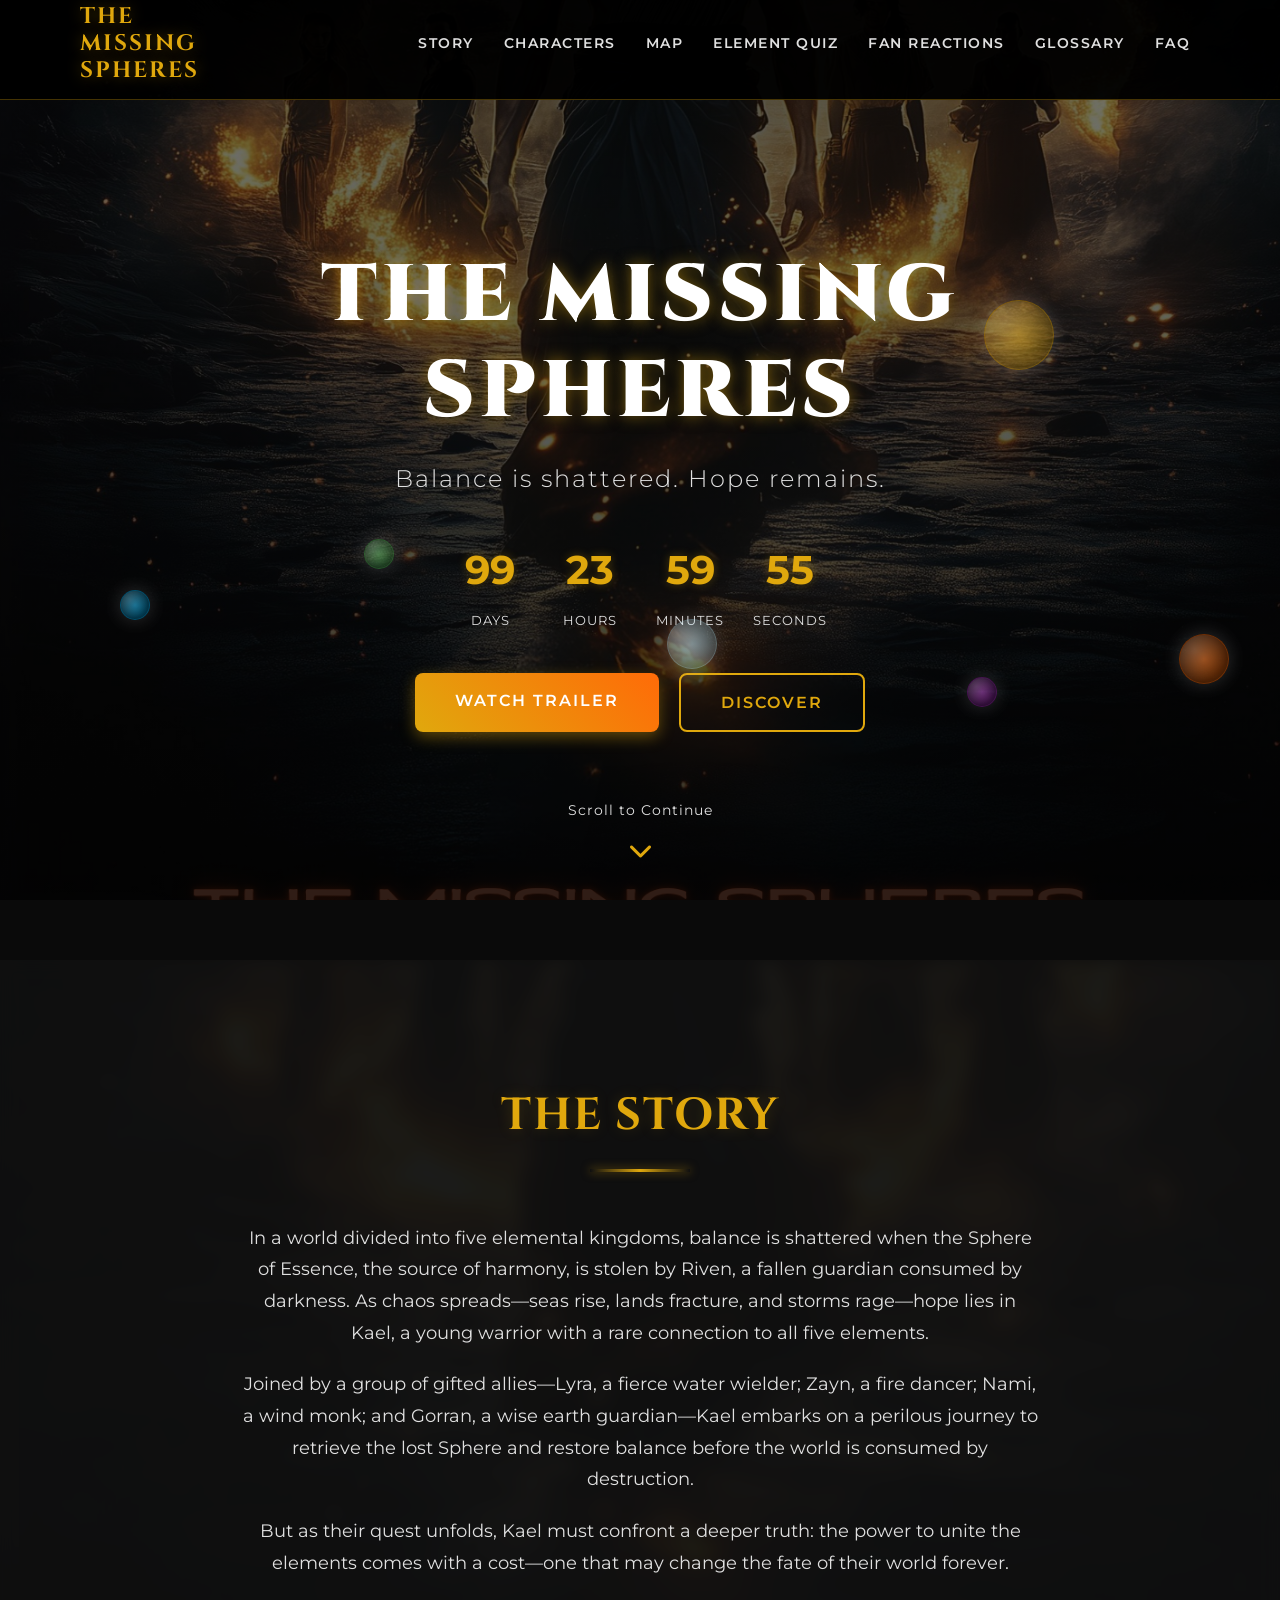
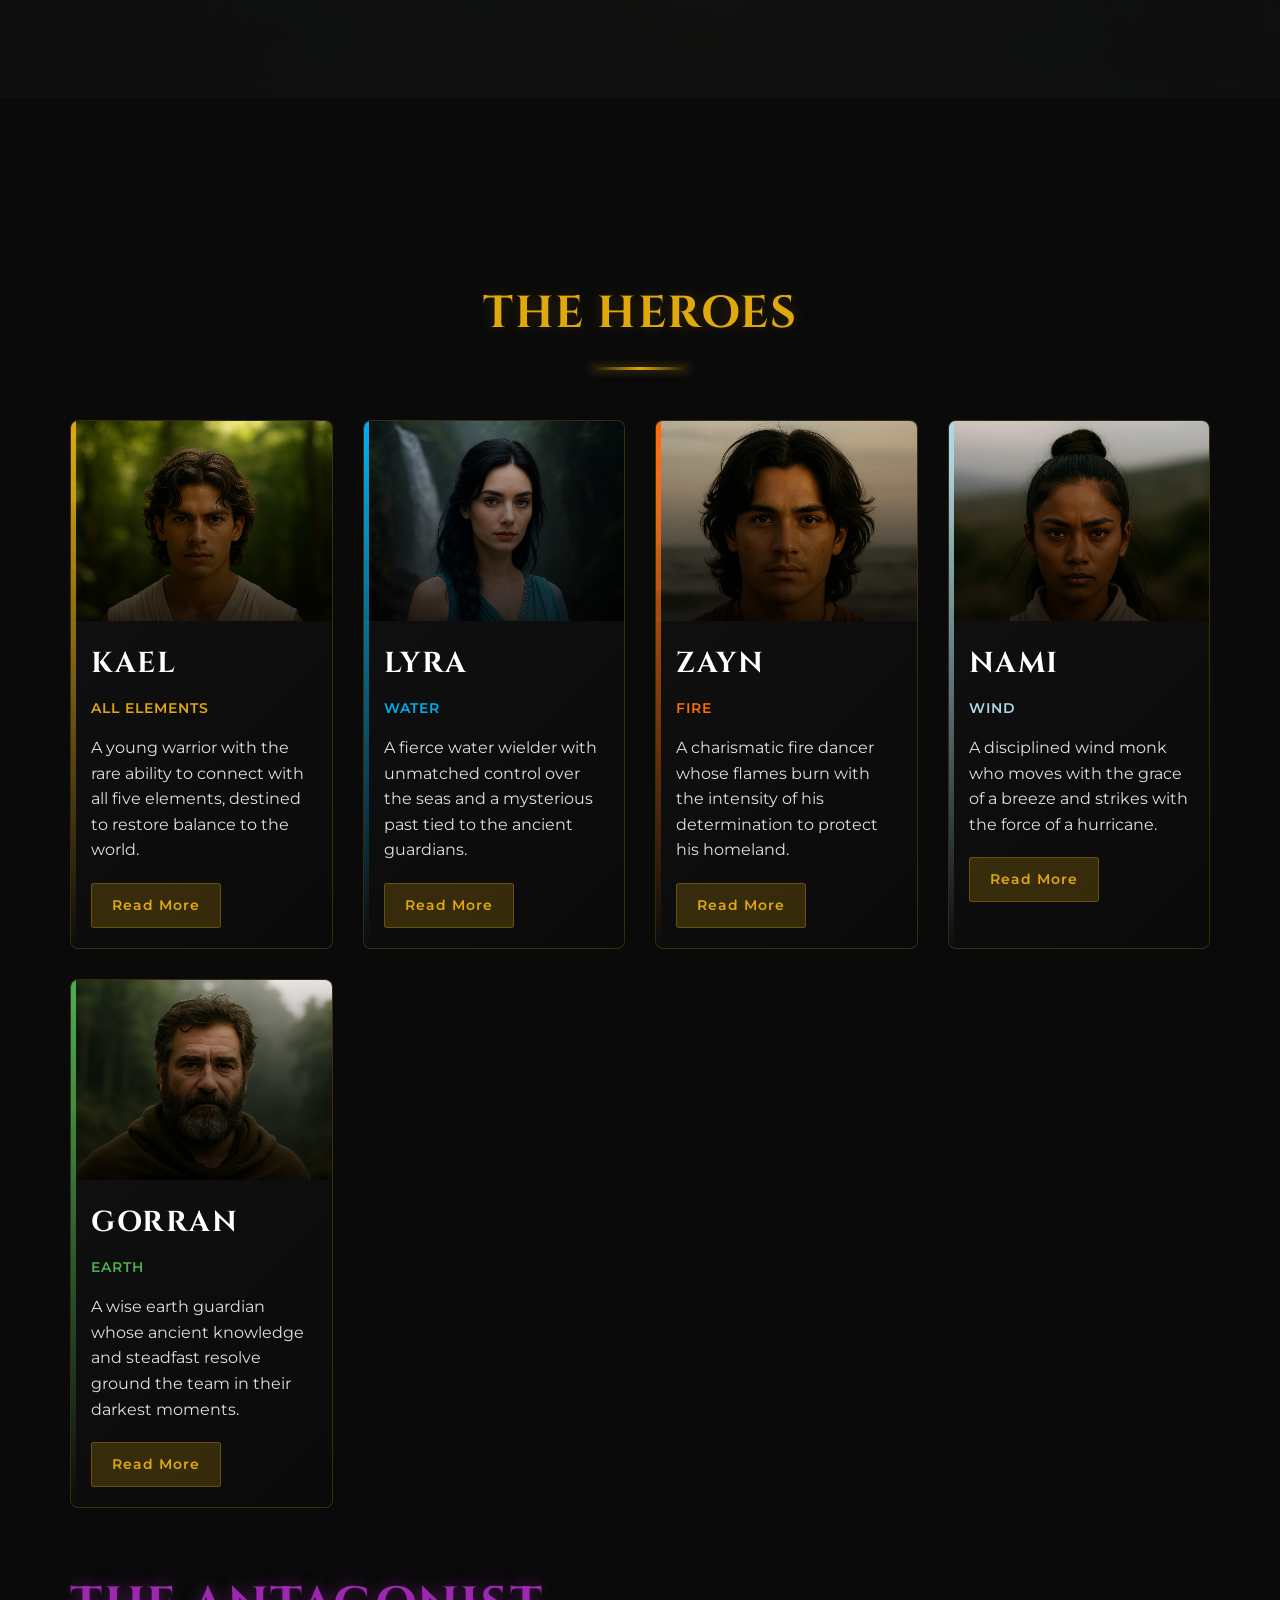
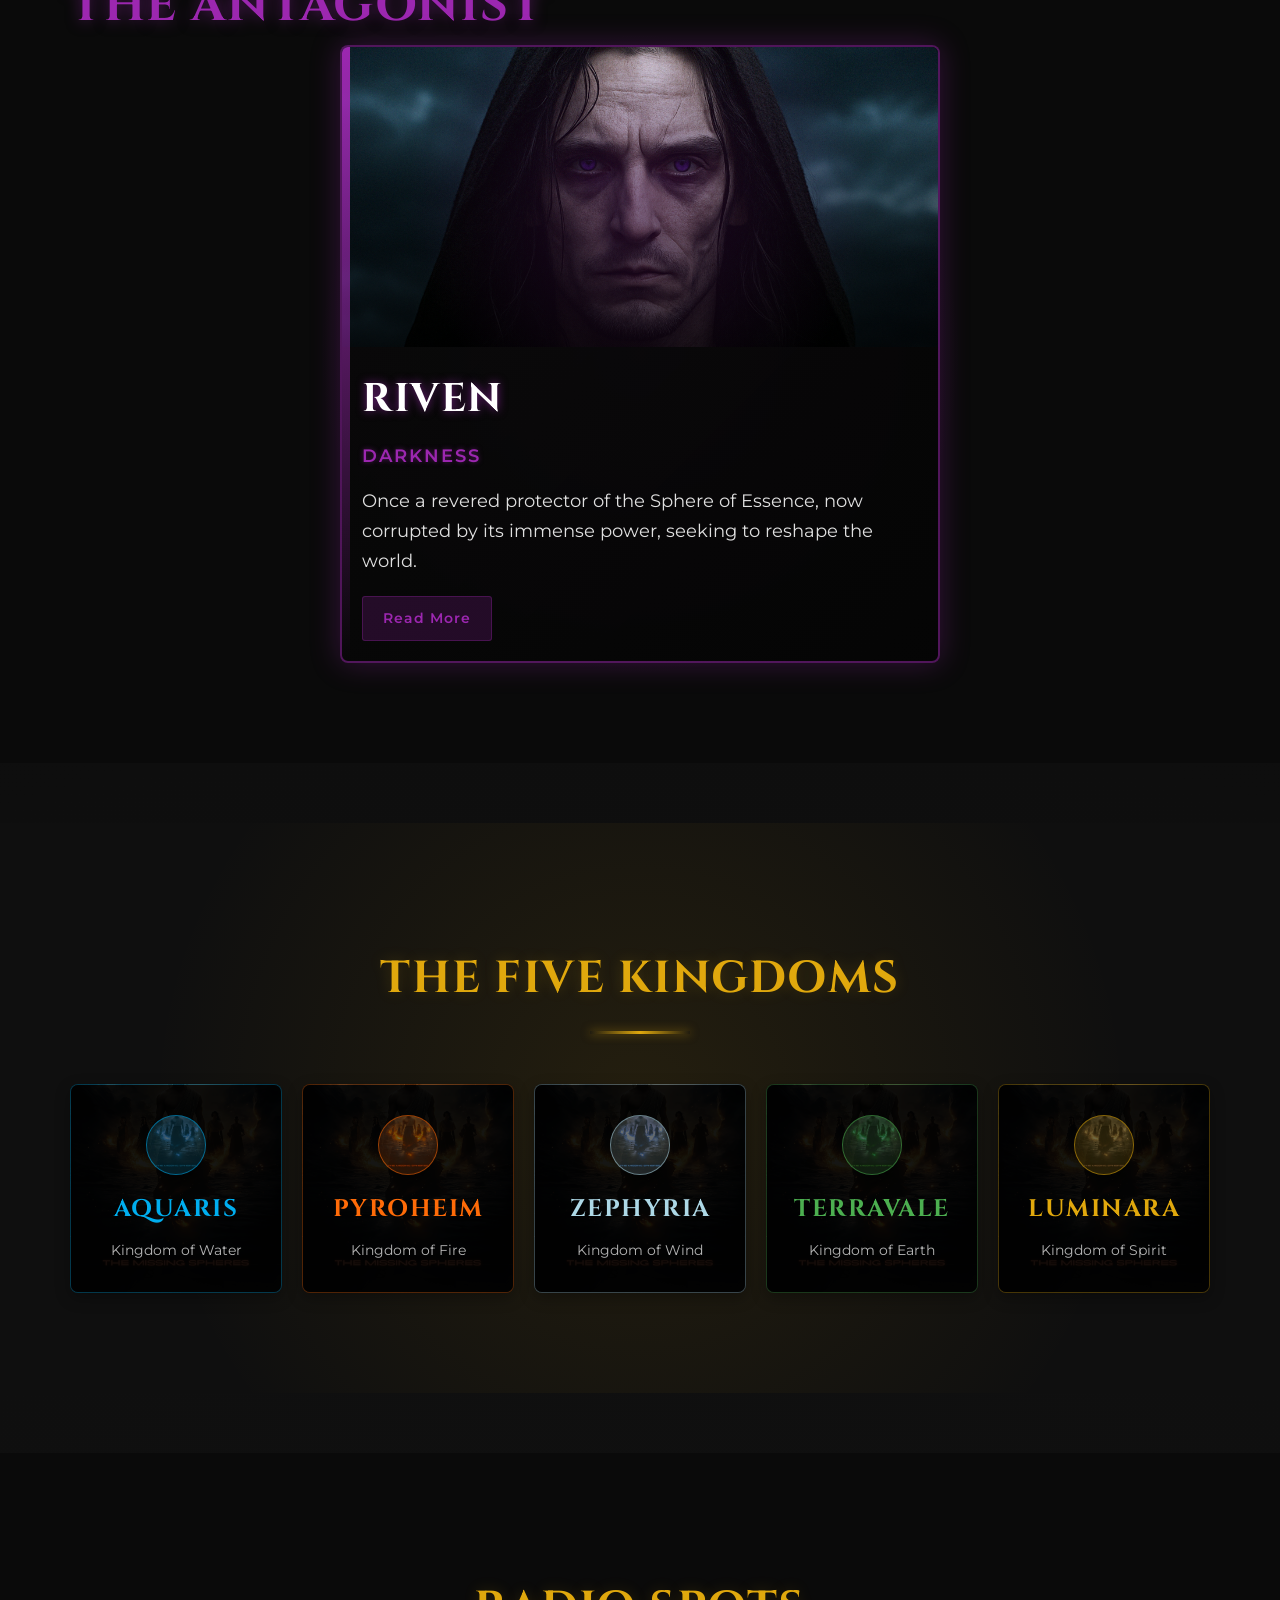
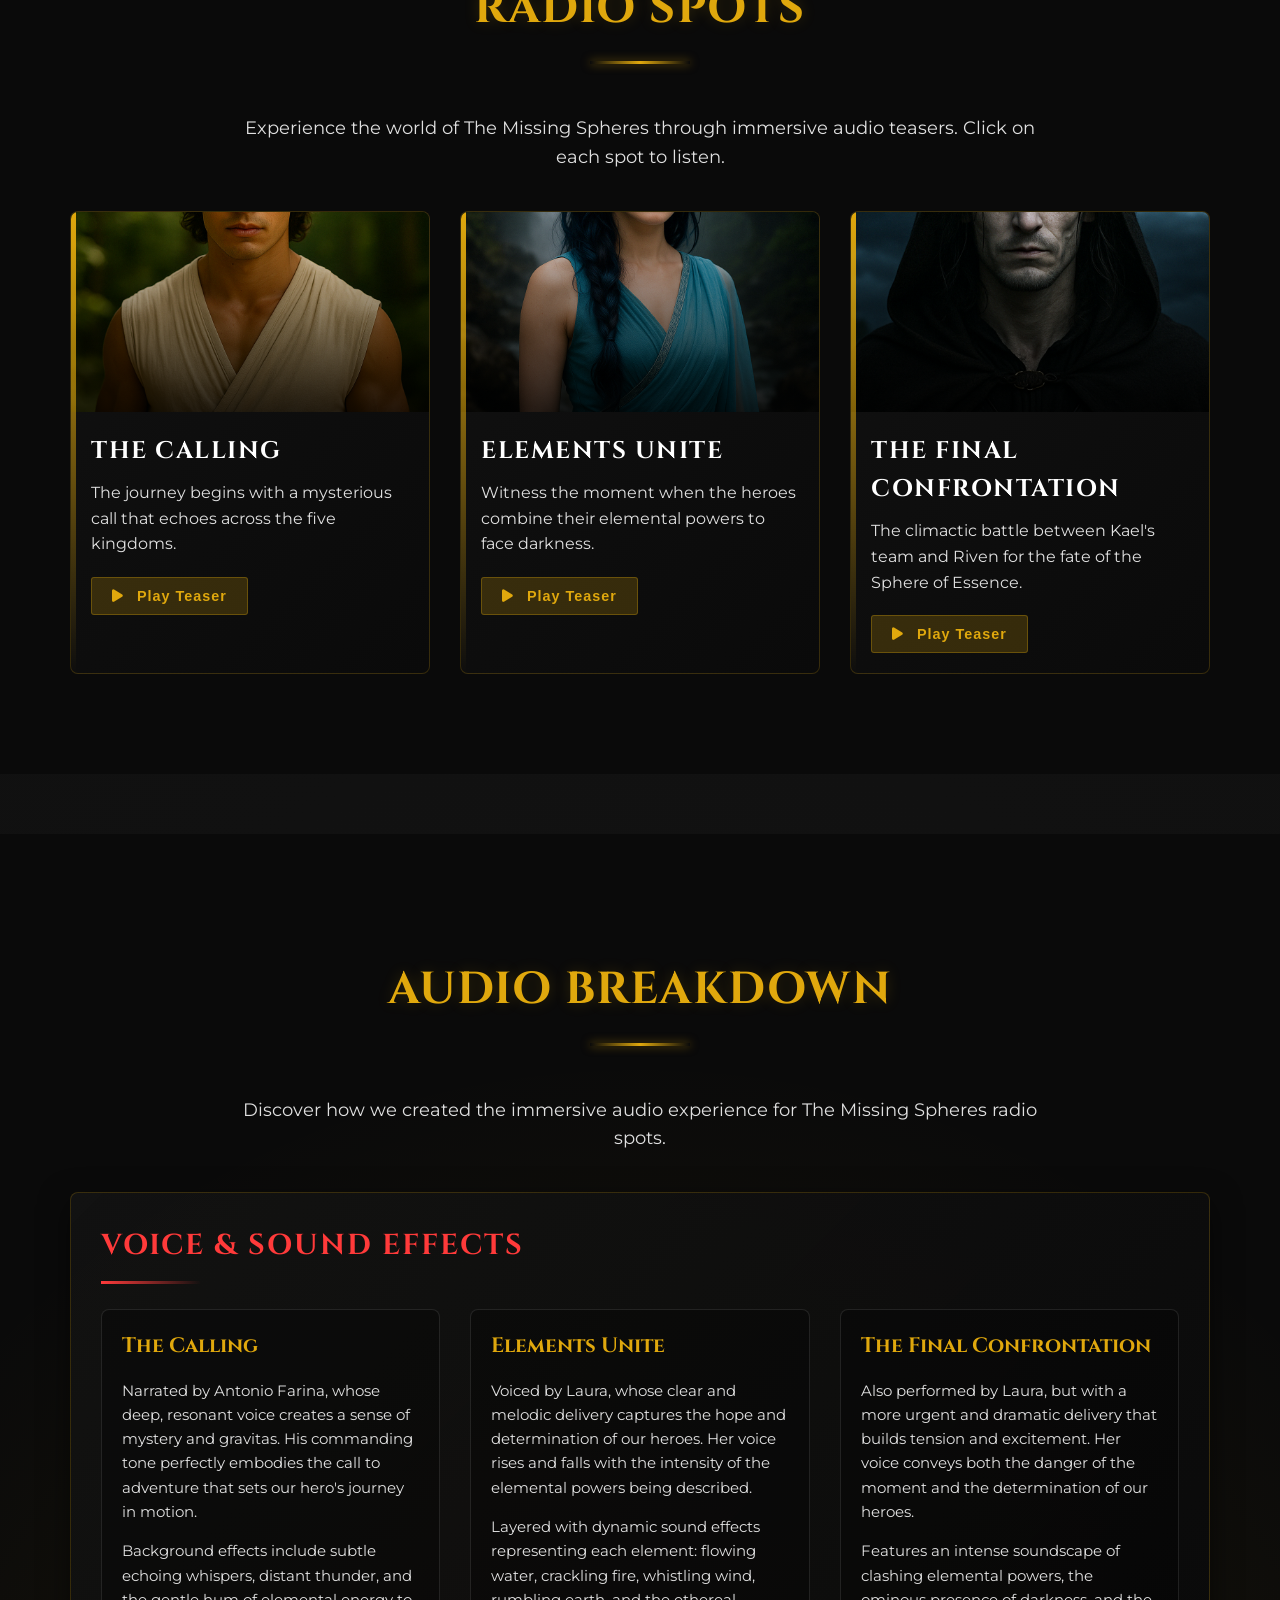
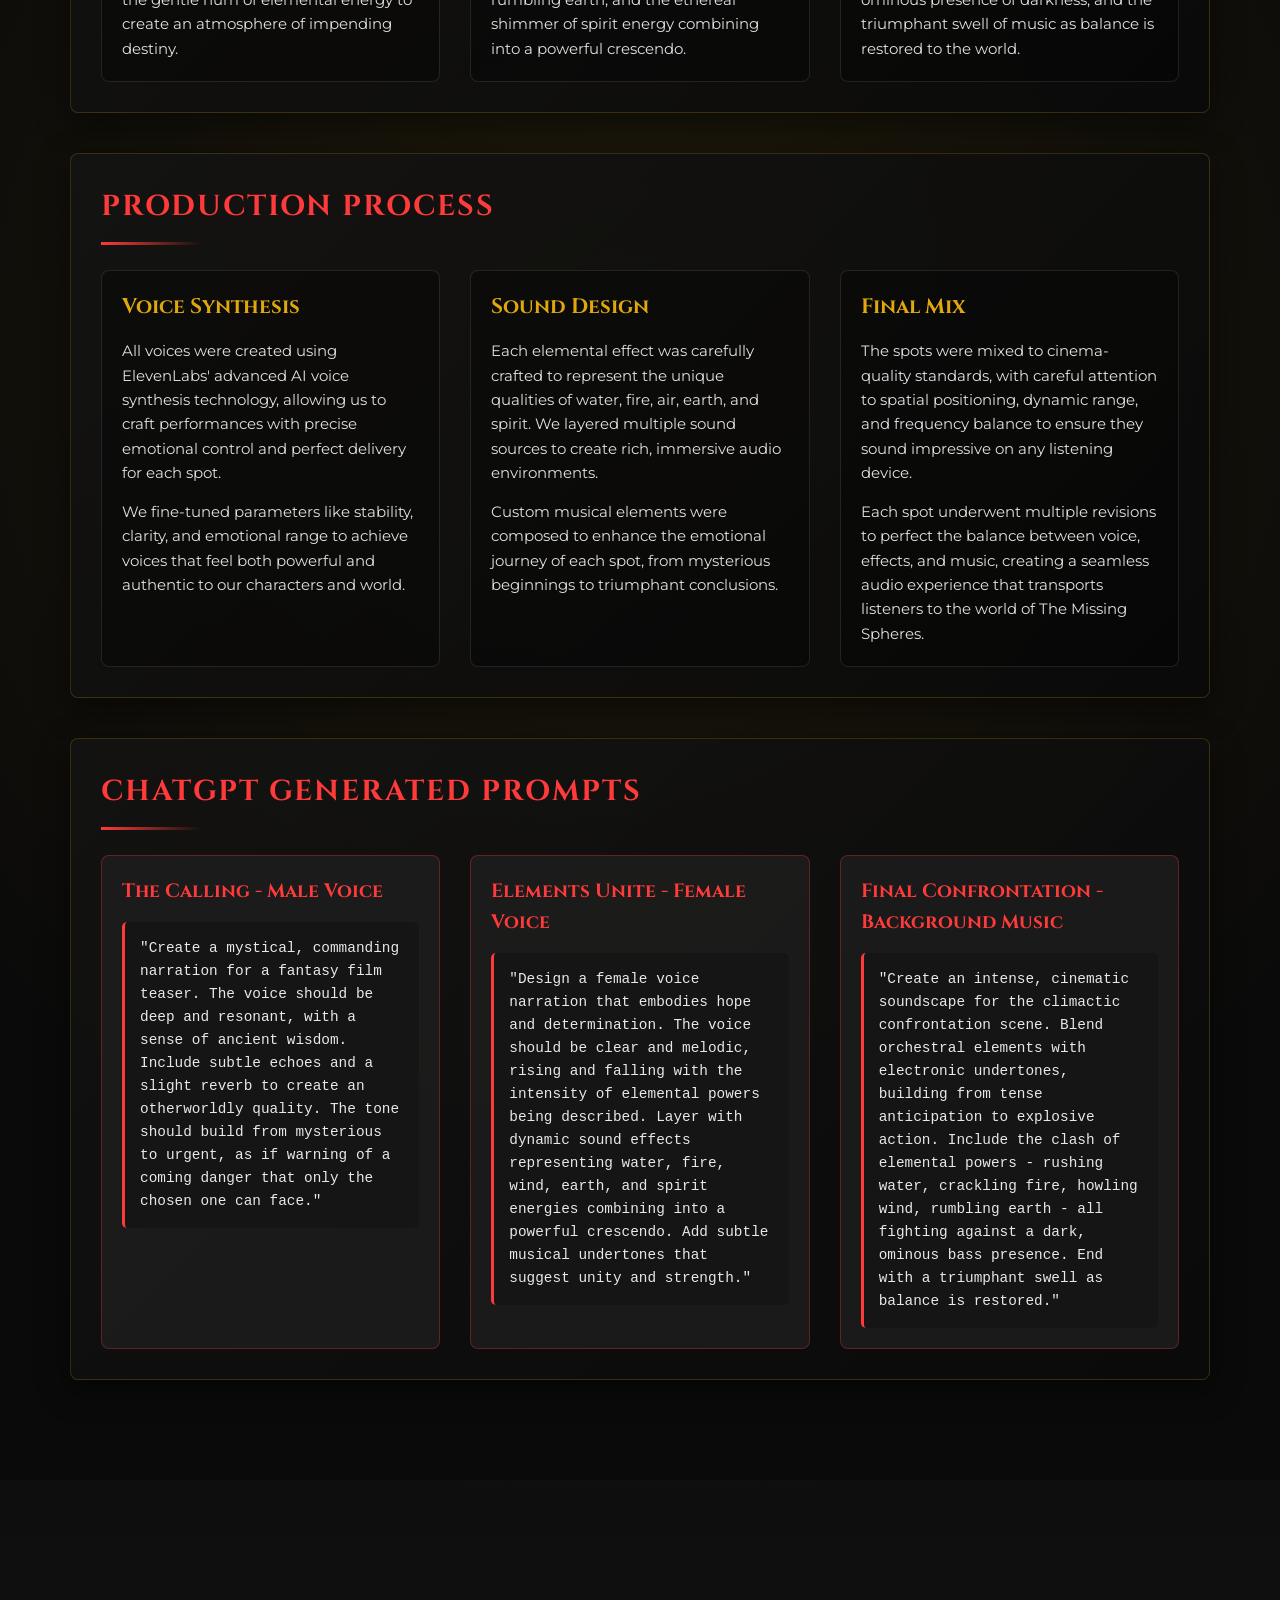
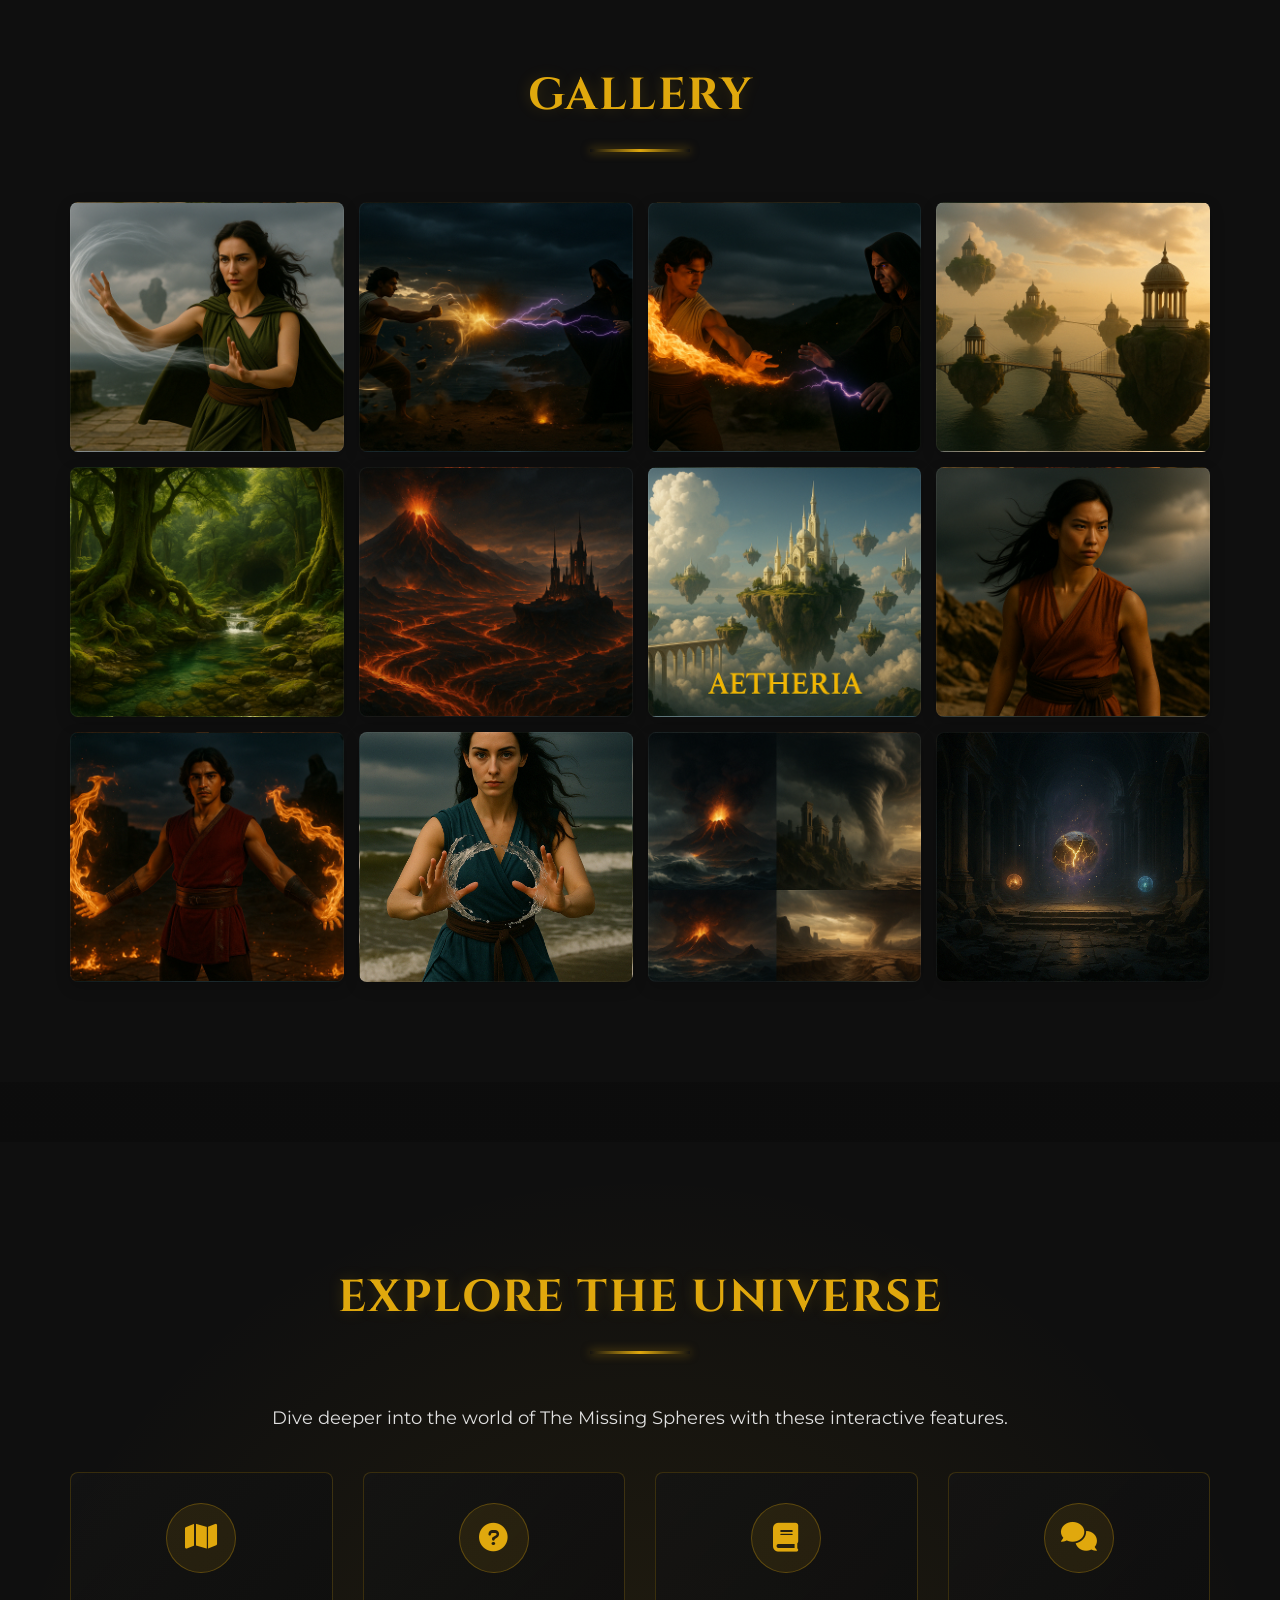
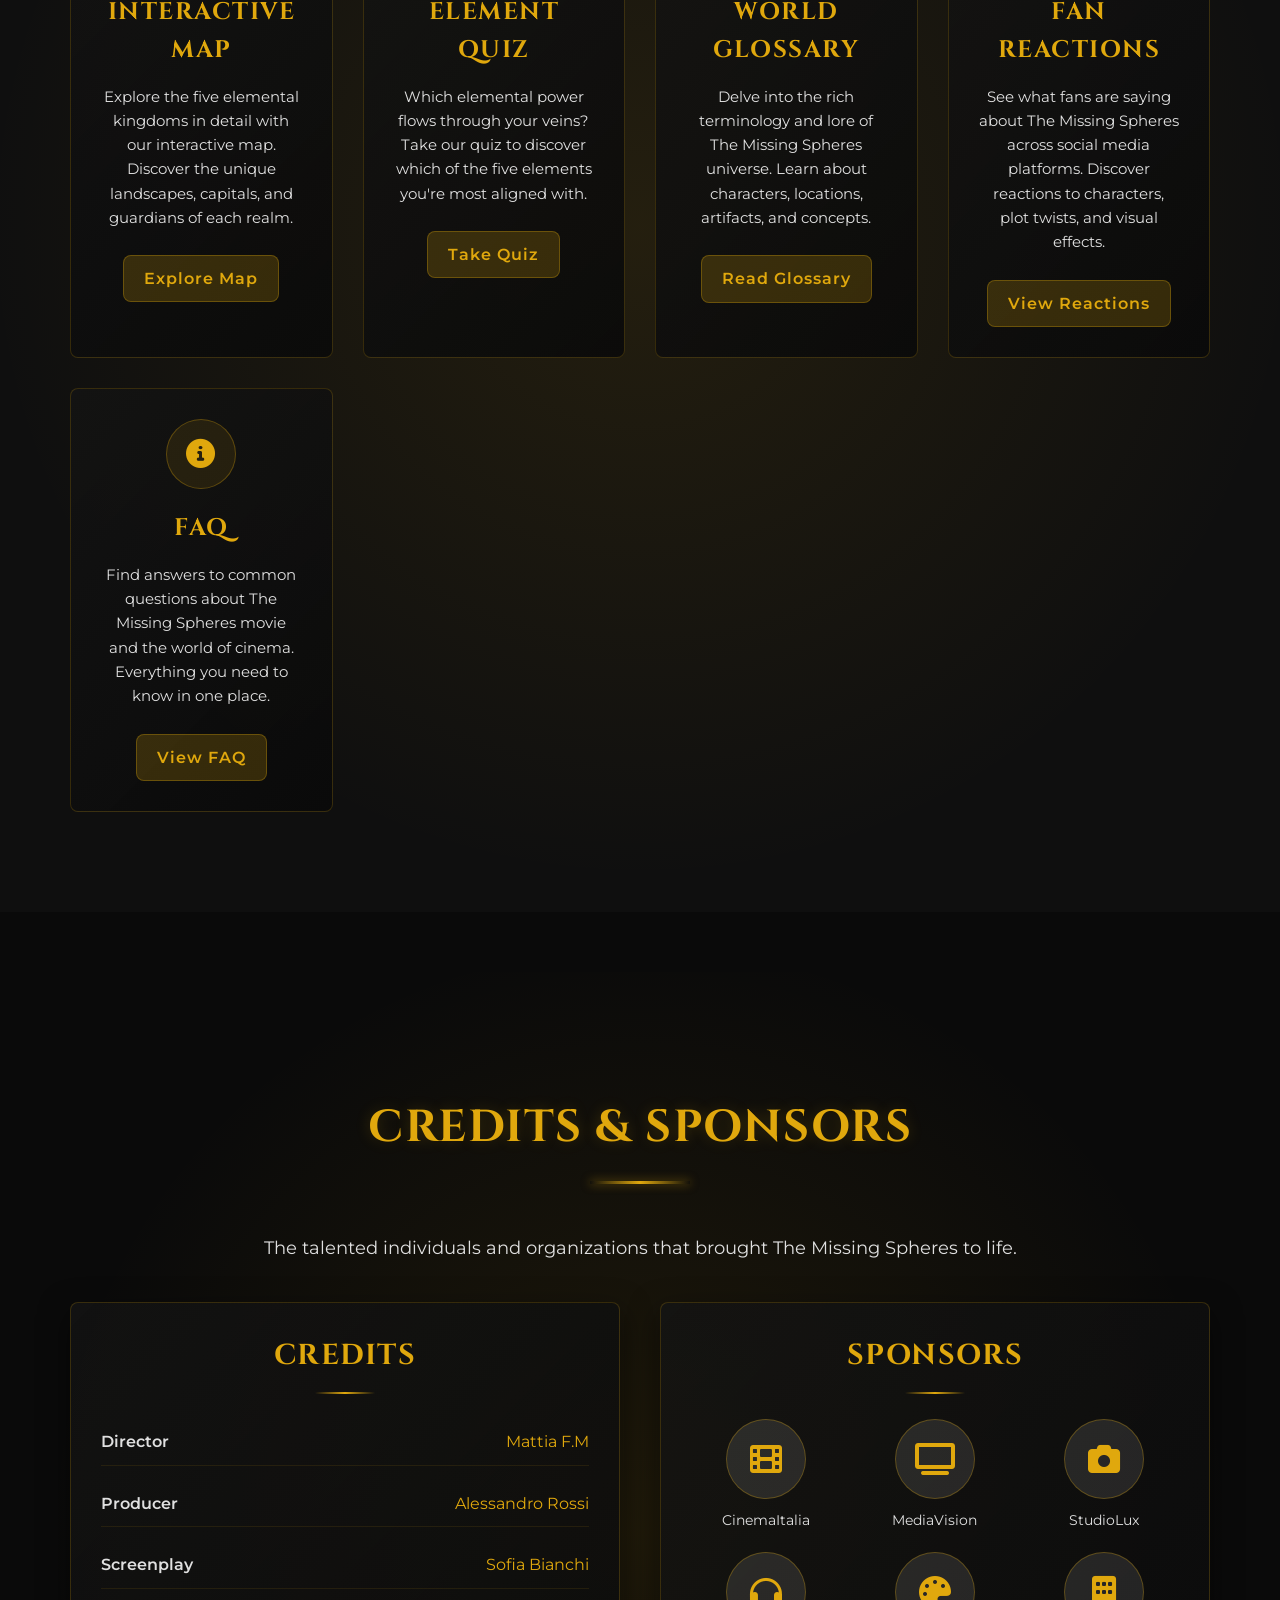
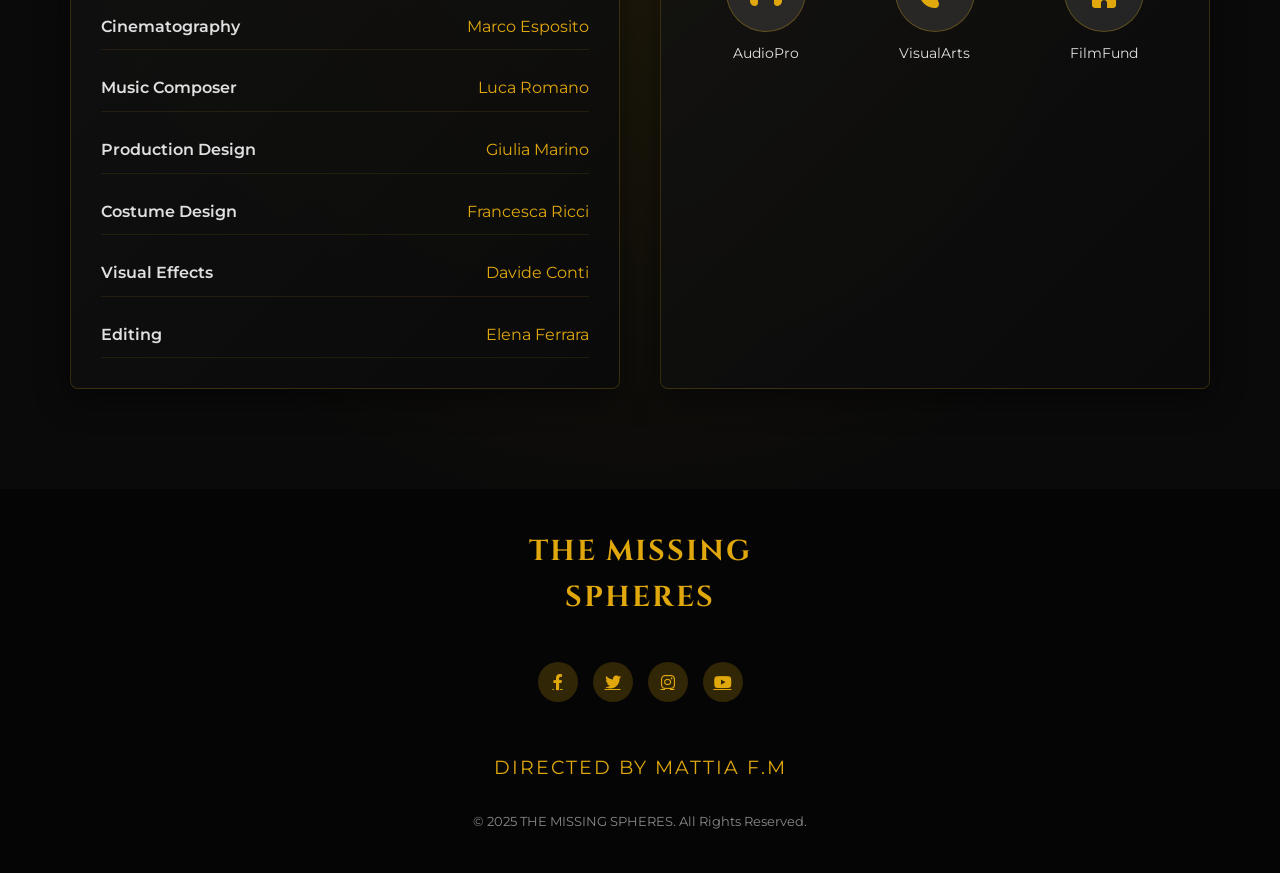
==== commit e0ada2e2: "change a lot e" ====
--- a/index.html
+++ b/index.html
@@ -33,17 +33,13 @@
     <nav class="main-nav">
         <div class="container">
             <div class="nav-content">
-                <div class="logo">THE MISSING SPHERES</div>
+                <div class="logo">THE MISSING<br>SPHERES</div>
                 <ul class="nav-links">
                     <li><a href="#story" class="nav-link">Story</a></li>
                     <li><a href="#characters" class="nav-link">Characters</a></li>
-                    <li><a href="#kingdoms" class="nav-link">Kingdoms</a></li>
                     <li><a href="features/map.html" class="nav-link">Map</a></li>
                     <li><a href="features/quiz.html" class="nav-link">Element Quiz</a></li>
-                    <li><a href="#radio-spots" class="nav-link">Radio Spots</a></li>
-                    <li><a href="#gallery" class="nav-link">Gallery</a></li>
                     <li><a href="social-reactions.html" class="nav-link">Fan Reactions</a></li>
-                    <li><a href="#credits-sponsors" class="nav-link">Credits</a></li>
                     <li><a href="features/glossary.html" class="nav-link">Glossary</a></li>
                     <li><a href="features/faq.html" class="nav-link">FAQ</a></li>
                 </ul>
@@ -116,7 +112,7 @@
             <h2 class="section-title reveal">THE HEROES</h2>
             <div class="character-grid">
                 <div class="character reveal" data-element="all">
-                    <div class="character-image" style="background-image: url('FOTO PERSONAGGI/ChatGPT Image Apr 15, 2025, 11_27_57 PM.png')"></div>
+                    <div class="character-image" style="background-image: url('FOTO PERSONAGGI/Kael.png')"></div>
                     <div class="character-info">
                         <h3>KAEL</h3>
                         <p class="character-element">All Elements</p>
@@ -125,7 +121,7 @@
                     </div>
                 </div>
                 <div class="character reveal" data-element="water">
-                    <div class="character-image" style="background-image: url('FOTO PERSONAGGI/ChatGPT Image Apr 15, 2025, 11_27_59 PM.png')"></div>
+                    <div class="character-image" style="background-image: url('FOTO PERSONAGGI/Lyra.png')"></div>
                     <div class="character-info">
                         <h3>LYRA</h3>
                         <p class="character-element">Water</p>
@@ -134,7 +130,7 @@
                     </div>
                 </div>
                 <div class="character reveal" data-element="fire">
-                    <div class="character-image" style="background-image: url('FOTO PERSONAGGI/ChatGPT Image Apr 15, 2025, 11_29_14 PM.png')"></div>
+                    <div class="character-image" style="background-image: url('FOTO PERSONAGGI/Zayn.png')"></div>
                     <div class="character-info">
                         <h3>ZAYN</h3>
                         <p class="character-element">Fire</p>
@@ -143,7 +139,7 @@
                     </div>
                 </div>
                 <div class="character reveal" data-element="air">
-                    <div class="character-image" style="background-image: url('FOTO PERSONAGGI/ChatGPT Image Apr 15, 2025, 11_29_18 PM.png')"></div>
+                    <div class="character-image" style="background-image: url('FOTO PERSONAGGI/Nami.png')"></div>
                     <div class="character-info">
                         <h3>NAMI</h3>
                         <p class="character-element">Wind</p>
@@ -152,7 +148,7 @@
                     </div>
                 </div>
                 <div class="character reveal" data-element="earth">
-                    <div class="character-image" style="background-image: url('FOTO PERSONAGGI/ChatGPT Image Apr 15, 2025, 11_29_20 PM.png')"></div>
+                    <div class="character-image" style="background-image: url('FOTO PERSONAGGI/Gorran.png')"></div>
                     <div class="character-info">
                         <h3>GORRAN</h3>
                         <p class="character-element">Earth</p>
@@ -165,7 +161,7 @@
             <h2 class="villain-title reveal">THE ANTAGONIST</h2>
             <div class="villain-container">
                 <div class="character villain reveal" data-element="darkness">
-                    <div class="character-image" style="background-image: url('FOTO PERSONAGGI/ChatGPT Image Apr 15, 2025, 11_29_25 PM.png')"></div>
+                    <div class="character-image" style="background-image: url('FOTO PERSONAGGI/Riven.png')"></div>
                     <div class="character-info">
                         <h3>RIVEN</h3>
                         <p class="character-element">Darkness</p>
@@ -235,7 +231,7 @@
             <div class="radio-spots-grid">
                 <!-- Radio Spot 1 -->
                 <div class="radio-spot reveal" data-spot="spot1">
-                    <div class="radio-spot-image" style="background-image: url('FOTO PERSONAGGI/ChatGPT Image Apr 15, 2025, 11_27_57 PM.png')"></div>
+                    <div class="radio-spot-image" style="background-image: url('FOTO PERSONAGGI/Kael.png')"></div>
                     <div class="radio-spot-info">
                         <h3>THE CALLING</h3>
                         <p>The journey begins with a mysterious call that echoes across the five kingdoms.</p>
@@ -247,7 +243,7 @@
                 
                 <!-- Radio Spot 2 -->
                 <div class="radio-spot reveal" data-spot="spot2">
-                    <div class="radio-spot-image" style="background-image: url('FOTO PERSONAGGI/ChatGPT Image Apr 15, 2025, 11_27_59 PM.png')"></div>
+                    <div class="radio-spot-image" style="background-image: url('FOTO PERSONAGGI/Lyra.png')"></div>
                     <div class="radio-spot-info">
                         <h3>ELEMENTS UNITE</h3>
                         <p>Witness the moment when the heroes combine their elemental powers to face darkness.</p>
@@ -259,7 +255,7 @@
                 
                 <!-- Radio Spot 3 -->
                 <div class="radio-spot reveal" data-spot="spot3">
-                    <div class="radio-spot-image" style="background-image: url('FOTO PERSONAGGI/ChatGPT Image Apr 15, 2025, 11_29_25 PM.png')"></div>
+                    <div class="radio-spot-image" style="background-image: url('FOTO PERSONAGGI/Riven.png')"></div>
                     <div class="radio-spot-info">
                         <h3>THE FINAL CONFRONTATION</h3>
                         <p>The climactic battle between Kael's team and Riven for the fate of the Sphere of Essence.</p>
@@ -272,17 +268,108 @@
         </div>
     </section>
 
+    <!-- Audio Breakdown Section -->
+    <section class="audio-breakdown" id="audio-breakdown">
+        <div class="container">
+            <h2 class="section-title reveal">AUDIO BREAKDOWN</h2>
+            <p class="section-intro reveal">Discover how we created the immersive audio experience for The Missing Spheres radio spots.</p>
+            
+            <div class="audio-breakdown-container">
+                <!-- Voice & Sound Effects -->
+                <div class="audio-breakdown-card reveal">
+                    <h3 class="audio-breakdown-title">VOICE & SOUND EFFECTS</h3>
+                    <div class="audio-breakdown-content">
+                        <div class="audio-breakdown-item">
+                            <h4>The Calling</h4>
+                            <p>Narrated by Antonio Farina, whose deep, resonant voice creates a sense of mystery and gravitas. His commanding tone perfectly embodies the call to adventure that sets our hero's journey in motion.</p>
+                            <p>Background effects include subtle echoing whispers, distant thunder, and the gentle hum of elemental energy to create an atmosphere of impending destiny.</p>
+                        </div>
+                        
+                        <div class="audio-breakdown-item">
+                            <h4>Elements Unite</h4>
+                            <p>Voiced by Laura, whose clear and melodic delivery captures the hope and determination of our heroes. Her voice rises and falls with the intensity of the elemental powers being described.</p>
+                            <p>Layered with dynamic sound effects representing each element: flowing water, crackling fire, whistling wind, rumbling earth, and the ethereal shimmer of spirit energy combining into a powerful crescendo.</p>
+                        </div>
+                        
+                        <div class="audio-breakdown-item">
+                            <h4>The Final Confrontation</h4>
+                            <p>Also performed by Laura, but with a more urgent and dramatic delivery that builds tension and excitement. Her voice conveys both the danger of the moment and the determination of our heroes.</p>
+                            <p>Features an intense soundscape of clashing elemental powers, the ominous presence of darkness, and the triumphant swell of music as balance is restored to the world.</p>
+                        </div>
+                    </div>
+                </div>
+                
+                <!-- Production Process -->
+                <div class="audio-breakdown-card reveal">
+                    <h3 class="audio-breakdown-title">PRODUCTION PROCESS</h3>
+                    <div class="audio-breakdown-content">
+                        <div class="audio-breakdown-item">
+                            <h4>Voice Synthesis</h4>
+                            <p>All voices were created using ElevenLabs' advanced AI voice synthesis technology, allowing us to craft performances with precise emotional control and perfect delivery for each spot.</p>
+                            <p>We fine-tuned parameters like stability, clarity, and emotional range to achieve voices that feel both powerful and authentic to our characters and world.</p>
+                        </div>
+                        
+                        <div class="audio-breakdown-item">
+                            <h4>Sound Design</h4>
+                            <p>Each elemental effect was carefully crafted to represent the unique qualities of water, fire, air, earth, and spirit. We layered multiple sound sources to create rich, immersive audio environments.</p>
+                            <p>Custom musical elements were composed to enhance the emotional journey of each spot, from mysterious beginnings to triumphant conclusions.</p>
+                        </div>
+                        
+                        <div class="audio-breakdown-item">
+                            <h4>Final Mix</h4>
+                            <p>The spots were mixed to cinema-quality standards, with careful attention to spatial positioning, dynamic range, and frequency balance to ensure they sound impressive on any listening device.</p>
+                            <p>Each spot underwent multiple revisions to perfect the balance between voice, effects, and music, creating a seamless audio experience that transports listeners to the world of The Missing Spheres.</p>
+                        </div>
+                    </div>
+                </div>
+                
+                <!-- ChatGPT Generated Prompts -->
+                <div class="audio-breakdown-card reveal">
+                    <h3 class="audio-breakdown-title">CHATGPT GENERATED PROMPTS</h3>
+                    <div class="audio-breakdown-content">
+                        <div class="audio-breakdown-item prompt-item">
+                            <h4>The Calling - Male Voice</h4>
+                            <div class="prompt-text">
+                                <p>"Create a mystical, commanding narration for a fantasy film teaser. The voice should be deep and resonant, with a sense of ancient wisdom. Include subtle echoes and a slight reverb to create an otherworldly quality. The tone should build from mysterious to urgent, as if warning of a coming danger that only the chosen one can face."</p>
+                            </div>
+                        </div>
+                        
+                        <div class="audio-breakdown-item prompt-item">
+                            <h4>Elements Unite - Female Voice</h4>
+                            <div class="prompt-text">
+                                <p>"Design a female voice narration that embodies hope and determination. The voice should be clear and melodic, rising and falling with the intensity of elemental powers being described. Layer with dynamic sound effects representing water, fire, wind, earth, and spirit energies combining into a powerful crescendo. Add subtle musical undertones that suggest unity and strength."</p>
+                            </div>
+                        </div>
+                        
+                        <div class="audio-breakdown-item prompt-item">
+                            <h4>Final Confrontation - Background Music</h4>
+                            <div class="prompt-text">
+                                <p>"Create an intense, cinematic soundscape for the climactic confrontation scene. Blend orchestral elements with electronic undertones, building from tense anticipation to explosive action. Include the clash of elemental powers - rushing water, crackling fire, howling wind, rumbling earth - all fighting against a dark, ominous bass presence. End with a triumphant swell as balance is restored."</p>
+                            </div>
+                        </div>
+                    </div>
+                </div>
+            </div>
+        </div>
+    </section>
+
     <!-- Gallery Section -->
     <section class="gallery" id="gallery">
         <div class="container">
             <h2 class="section-title reveal">GALLERY</h2>
             <div class="gallery-grid">
-                <div class="gallery-item reveal" style="background-image: url('FOTO PERSONAGGI/ChatGPT Image Apr 15, 2025, 11_27_57 PM.png')"></div>
-                <div class="gallery-item reveal" style="background-image: url('FOTO PERSONAGGI/ChatGPT Image Apr 15, 2025, 11_27_59 PM.png')"></div>
-                <div class="gallery-item reveal" style="background-image: url('FOTO PERSONAGGI/ChatGPT Image Apr 15, 2025, 11_29_14 PM.png')"></div>
-                <div class="gallery-item reveal" style="background-image: url('FOTO PERSONAGGI/ChatGPT Image Apr 15, 2025, 11_29_18 PM.png')"></div>
-                <div class="gallery-item reveal" style="background-image: url('FOTO PERSONAGGI/ChatGPT Image Apr 15, 2025, 11_29_20 PM.png')"></div>
-                <div class="gallery-item reveal" style="background-image: url('FOTO PERSONAGGI/ChatGPT Image Apr 15, 2025, 11_29_25 PM.png')"></div>
+                <div class="gallery-item reveal" style="background-image: url('Foto per gallery e social comment/ChatGPT Image Apr 29, 2025, 04_53_43 AM.png')"></div>
+                <div class="gallery-item reveal" style="background-image: url('Foto per gallery e social comment/ChatGPT Image Apr 29, 2025, 04_54_15 AM.png')"></div>
+                <div class="gallery-item reveal" style="background-image: url('Foto per gallery e social comment/ChatGPT Image Apr 29, 2025, 04_54_20 AM.png')"></div>
+                <div class="gallery-item reveal" style="background-image: url('Foto per gallery e social comment/ChatGPT Image Apr 29, 2025, 04_54_49 AM.png')"></div>
+                <div class="gallery-item reveal" style="background-image: url('Foto per gallery e social comment/ChatGPT Image Apr 29, 2025, 04_55_07 AM.png')"></div>
+                <div class="gallery-item reveal" style="background-image: url('Foto per gallery e social comment/ChatGPT Image Apr 29, 2025, 04_55_09 AM.png')"></div>
+                <div class="gallery-item reveal" style="background-image: url('Foto per gallery e social comment/ChatGPT Image Apr 29, 2025, 04_55_11 AM.png')"></div>
+                <div class="gallery-item reveal" style="background-image: url('Foto per gallery e social comment/ChatGPT Image Apr 29, 2025, 04_55_36 AM.png')"></div>
+                <div class="gallery-item reveal" style="background-image: url('Foto per gallery e social comment/ChatGPT Image Apr 29, 2025, 04_55_41 AM.png')"></div>
+                <div class="gallery-item reveal" style="background-image: url('Foto per gallery e social comment/ChatGPT Image Apr 29, 2025, 04_55_45 AM.png')"></div>
+                <div class="gallery-item reveal" style="background-image: url('Foto per gallery e social comment/ChatGPT Image Apr 29, 2025, 04_55_54 AM.png')"></div>
+                <div class="gallery-item reveal" style="background-image: url('Foto per gallery e social comment/ChatGPT Image Apr 29, 2025, 04_56_42 AM.png')"></div>
             </div>
         </div>
     </section>
@@ -432,7 +519,7 @@
     <footer>
         <div class="container">
             <div class="footer-content">
-                <div class="footer-logo">THE MISSING SPHERES</div>
+                <div class="footer-logo">THE MISSING<br>SPHERES</div>
                 <div class="social-links">
                     <a href="#" class="social-link"><i class="fab fa-facebook-f"></i></a>
                     <a href="#" class="social-link"><i class="fab fa-twitter"></i></a>
@@ -456,10 +543,7 @@
             <span class="close-modal">&times;</span>
             <h2>Official Trailer</h2>
             <div class="video-container">
-                <video id="trailer-video" controls poster="3.png">
-                    <source src="Video/Mattia Fiacco Mazzini.mp4" type="video/mp4">
-                    Your browser does not support the video tag.
-                </video>
+                <iframe id="trailer-video" src="" frameborder="0" allowfullscreen></iframe>
             </div>
         </div>
     </div>
@@ -669,30 +753,31 @@
             updateCountdown();
 
 
-            // Trailer Modal
+            // Trailer Modal with YouTube Video
             const trailerBtn = document.getElementById('trailer-btn');
             const trailerModal = document.getElementById('trailer-modal');
-            const closeModal = document.querySelector('.close-modal');
+            const closeModal = trailerModal.querySelector('.close-modal');
             const trailerVideo = document.getElementById('trailer-video');
+            const youtubeVideoId = 'a8r43LKjyt4'; // YouTube video ID
             
             trailerBtn.addEventListener('click', function(e) {
                 e.preventDefault();
+                // Set the YouTube embed URL with autoplay parameter
+                trailerVideo.src = `https://www.youtube.com/embed/${youtubeVideoId}?autoplay=1&rel=0`;
                 trailerModal.classList.add('active');
-                // Start playing the video when modal opens
-                trailerVideo.play();
-            });
-            
-            closeModal.addEventListener('click', function() {
+            });
+            
+            function stopVideo() {
+                // Clear the iframe src to stop the video
+                trailerVideo.src = '';
                 trailerModal.classList.remove('active');
-                // Pause the video when modal closes
-                trailerVideo.pause();
-            });
+            }
+            
+            closeModal.addEventListener('click', stopVideo);
             
             window.addEventListener('click', function(e) {
                 if (e.target === trailerModal) {
-                    trailerModal.classList.remove('active');
-                    // Pause the video when modal closes
-                    trailerVideo.pause();
+                    stopVideo();
                 }
             });
 
--- a/styles.css
+++ b/styles.css
@@ -251,11 +251,12 @@
     top: 0;
     left: 0;
     width: 100%;
-    padding: 15px 0;
+    padding: 30px 0;
     z-index: 1000;
     transition: all 0.3s cubic-bezier(0.25, 0.1, 0.25, 1);
     background-color: rgba(0, 0, 0, 0.95);
     border-bottom: 1px solid rgba(224, 168, 13, 0.3);
+    height: 100px;
 }
 
 .main-nav.sticky {
@@ -269,25 +270,35 @@
 
 .nav-content {
     display: flex;
-    justify-content: flex-start;
+    justify-content: flex-end;
     align-items: center;
     max-width: 1400px;
     margin: 0 auto;
     padding: 0 20px;
+    position: relative;
+    height: 100%;
 }
 
 .logo {
     font-family: 'Cinzel', serif;
-    font-size: 1.8rem;
     font-weight: 700;
     color: var(--primary-color);
-    letter-spacing: 2px;
     text-shadow: 0 0 15px rgba(224, 168, 13, 0.4);
     text-decoration: none;
     text-transform: uppercase;
     transition: all 0.3s ease;
-    margin-right: 80px;
-    padding-left: 0;
+    position: absolute;
+    left: 10px;
+    top: 50%;
+    transform: translateY(-50%);
+    margin-right: 0;
+    letter-spacing: 2px;
+    line-height: 1.2;
+    font-size: 1.4rem;
+    z-index: 1002;
+    white-space: normal;
+    text-align: left;
+    width: 160px;
 }
 
 .logo:hover {
@@ -302,6 +313,8 @@
     margin: 0;
     padding: 0;
     margin-left: auto;
+    height: 100%;
+    align-items: center;
 }
 
 .nav-links li {
@@ -676,7 +689,7 @@
 .character-image {
     height: 200px;
     background-size: cover;
-    background-position: center;
+    background-position: top center;
     position: relative;
     overflow: hidden;
     transition: all 0.5s ease;
@@ -796,28 +809,80 @@
 .villain-title {
     margin-top: 60px;
     color: var(--darkness-color);
+    font-size: 3rem;
+    text-shadow: 0 0 15px rgba(156, 39, 176, 0.5);
 }
 
 .villain-title::after {
     background: linear-gradient(90deg, transparent, var(--darkness-color), transparent);
+    box-shadow: 0 0 10px rgba(156, 39, 176, 0.7);
+    height: 4px;
 }
 
 .villain-container {
     max-width: 600px;
     margin: 0 auto;
+    position: relative;
+}
+
+.villain-container::before {
+    content: '';
+    position: absolute;
+    top: -20px;
+    left: -20px;
+    right: -20px;
+    bottom: -20px;
+    background: radial-gradient(circle at center, rgba(156, 39, 176, 0.2), transparent 70%);
+    border-radius: var(--border-radius);
+    z-index: 0;
 }
 
 .villain {
-    border: 1px solid rgba(156, 39, 176, 0.3);
-    background: linear-gradient(135deg, rgba(20, 20, 20, 0.8), rgba(10, 10, 10, 0.9));
+    border: 2px solid rgba(156, 39, 176, 0.5);
+    background: linear-gradient(135deg, rgba(10, 10, 10, 0.9), rgba(5, 5, 5, 0.95));
+    box-shadow: 0 0 30px rgba(156, 39, 176, 0.3);
+    position: relative;
+    z-index: 1;
 }
 
 .villain::before {
     background: linear-gradient(to bottom, var(--darkness-color), transparent);
+    width: 8px;
+}
+
+.villain .character-image {
+    height: 300px; /* Increased height for villain image */
+    background-position: center 20%; /* Adjusted to better show the face */
+    position: relative;
+}
+
+.villain .character-image::after {
+    content: '';
+    position: absolute;
+    top: 0;
+    left: 0;
+    width: 100%;
+    height: 100%;
+    background: radial-gradient(circle at center, rgba(156, 39, 176, 0.2), transparent 70%);
+    z-index: 1;
 }
 
 .villain h3 {
     color: #ffffff;
+    font-size: 2.5rem;
+    text-shadow: 0 0 10px rgba(156, 39, 176, 0.7);
+}
+
+.villain .character-element {
+    color: var(--darkness-color);
+    font-size: 1.1rem;
+    letter-spacing: 2px;
+    text-shadow: 0 0 5px rgba(156, 39, 176, 0.5);
+}
+
+.villain .character-info p {
+    font-size: 1.1rem;
+    line-height: 1.7;
 }
 
 /* Elements Section */
@@ -1064,8 +1129,8 @@
 
 .gallery-grid {
     display: grid;
-    grid-template-columns: repeat(auto-fit, minmax(300px, 1fr));
-    gap: 20px;
+    grid-template-columns: repeat(auto-fit, minmax(250px, 1fr));
+    gap: 15px;
 }
 
 .gallery-item {
@@ -1601,6 +1666,7 @@
     width: 100%;
     height: 5px;
     -webkit-appearance: none;
+    appearance: none;
     background: rgba(255, 255, 255, 0.2);
     border-radius: 2px;
     outline: none;
@@ -1877,3 +1943,134 @@
         grid-template-columns: repeat(auto-fit, minmax(100px, 1fr));
     }
 }
+
+/* Audio Breakdown Section */
+.audio-breakdown {
+    background-color: var(--bg-dark);
+    position: relative;
+    overflow: hidden;
+}
+
+.audio-breakdown::before {
+    content: '';
+    position: absolute;
+    top: 0;
+    left: 0;
+    width: 100%;
+    height: 100%;
+    background: radial-gradient(circle at center, rgba(224, 168, 13, 0.1), transparent 70%);
+    z-index: 0;
+}
+
+.audio-breakdown-container {
+    display: grid;
+    grid-template-columns: 1fr;
+    gap: 40px;
+    position: relative;
+    z-index: 1;
+}
+
+.audio-breakdown-card {
+    background: linear-gradient(135deg, rgba(20, 20, 20, 0.8), rgba(10, 10, 10, 0.9));
+    border-radius: var(--border-radius);
+    padding: 30px;
+    border: 1px solid rgba(224, 168, 13, 0.2);
+    box-shadow: var(--box-shadow);
+    transition: all 0.4s ease;
+}
+
+.audio-breakdown-card:hover {
+    transform: translateY(-5px);
+    box-shadow: 0 15px 30px rgba(224, 168, 13, 0.3);
+    border: 1px solid rgba(224, 168, 13, 0.4);
+}
+
+.audio-breakdown-title {
+    color: #ff3a3a;
+    margin-bottom: 25px;
+    font-size: 1.8rem;
+    position: relative;
+    padding-bottom: 15px;
+    text-transform: uppercase;
+    letter-spacing: 2px;
+}
+
+.audio-breakdown-title::after {
+    content: '';
+    position: absolute;
+    bottom: 0;
+    left: 0;
+    width: 100px;
+    height: 3px;
+    background: linear-gradient(90deg, #ff3a3a, transparent);
+}
+
+.audio-breakdown-content {
+    display: grid;
+    grid-template-columns: repeat(auto-fit, minmax(300px, 1fr));
+    gap: 30px;
+}
+
+.audio-breakdown-item {
+    padding: 20px;
+    background: rgba(0, 0, 0, 0.3);
+    border-radius: var(--border-radius);
+    border: 1px solid rgba(255, 255, 255, 0.1);
+    transition: all 0.3s ease;
+}
+
+.audio-breakdown-item:hover {
+    background: rgba(0, 0, 0, 0.5);
+    border: 1px solid rgba(224, 168, 13, 0.3);
+    transform: translateY(-5px);
+}
+
+.audio-breakdown-item h4 {
+    color: var(--primary-color);
+    font-size: 1.3rem;
+    margin-bottom: 15px;
+    font-family: 'Cinzel', serif;
+}
+
+.audio-breakdown-item p {
+    margin-bottom: 15px;
+    line-height: 1.6;
+    font-size: 0.95rem;
+}
+
+.audio-breakdown-item p:last-child {
+    margin-bottom: 0;
+}
+
+/* Prompt Item Styles */
+.prompt-item {
+    background: rgba(30, 30, 30, 0.8) !important;
+    border: 1px solid rgba(255, 58, 58, 0.3) !important;
+}
+
+.prompt-item h4 {
+    color: #ff3a3a !important;
+    font-size: 1.2rem;
+    margin-bottom: 15px;
+}
+
+.prompt-text {
+    background: rgba(20, 20, 20, 0.8);
+    padding: 15px;
+    border-radius: 5px;
+    border-left: 3px solid #ff3a3a;
+}
+
+.prompt-text p {
+    font-family: 'Courier New', monospace;
+    font-size: 0.9rem;
+    line-height: 1.6;
+    color: rgba(255, 255, 255, 0.9);
+    margin-bottom: 0;
+}
+
+@media (max-width: 768px) {
+    .audio-breakdown-content {
+        grid-template-columns: 1fr;
+    }
+}
